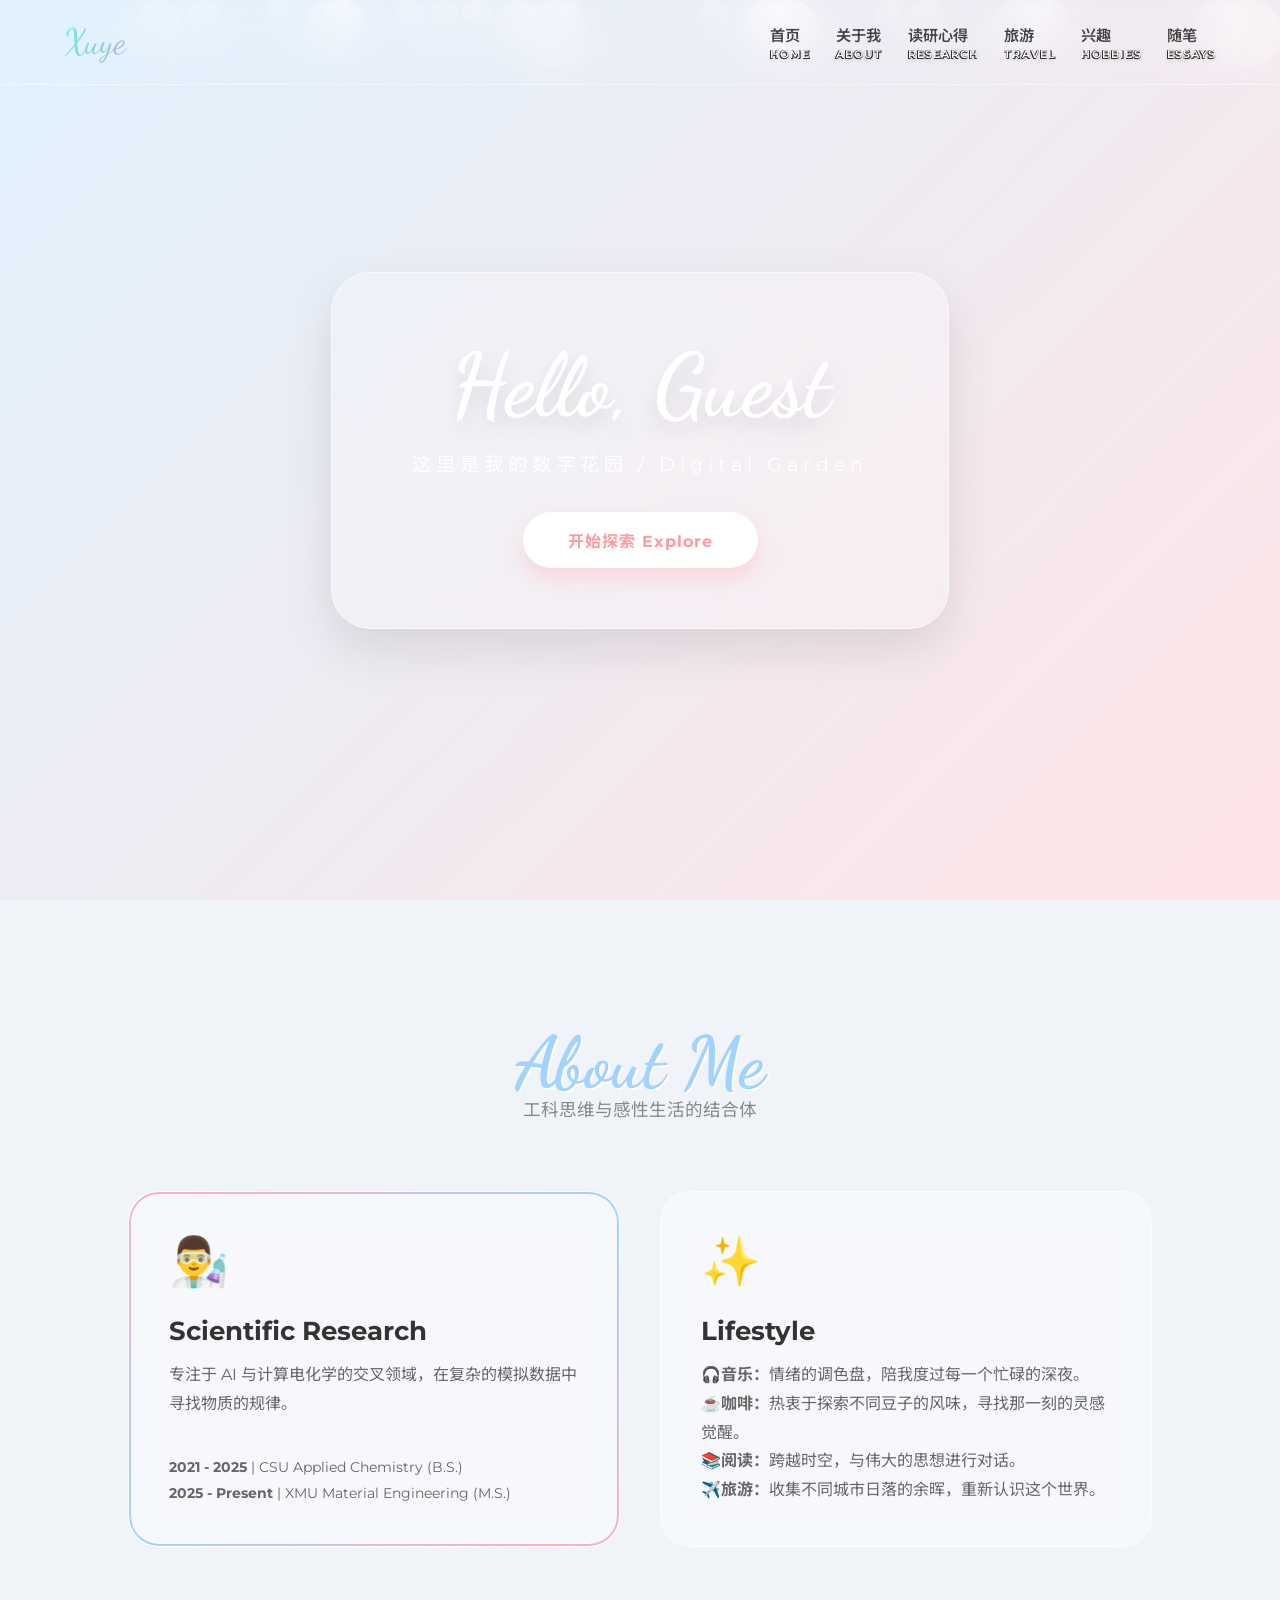
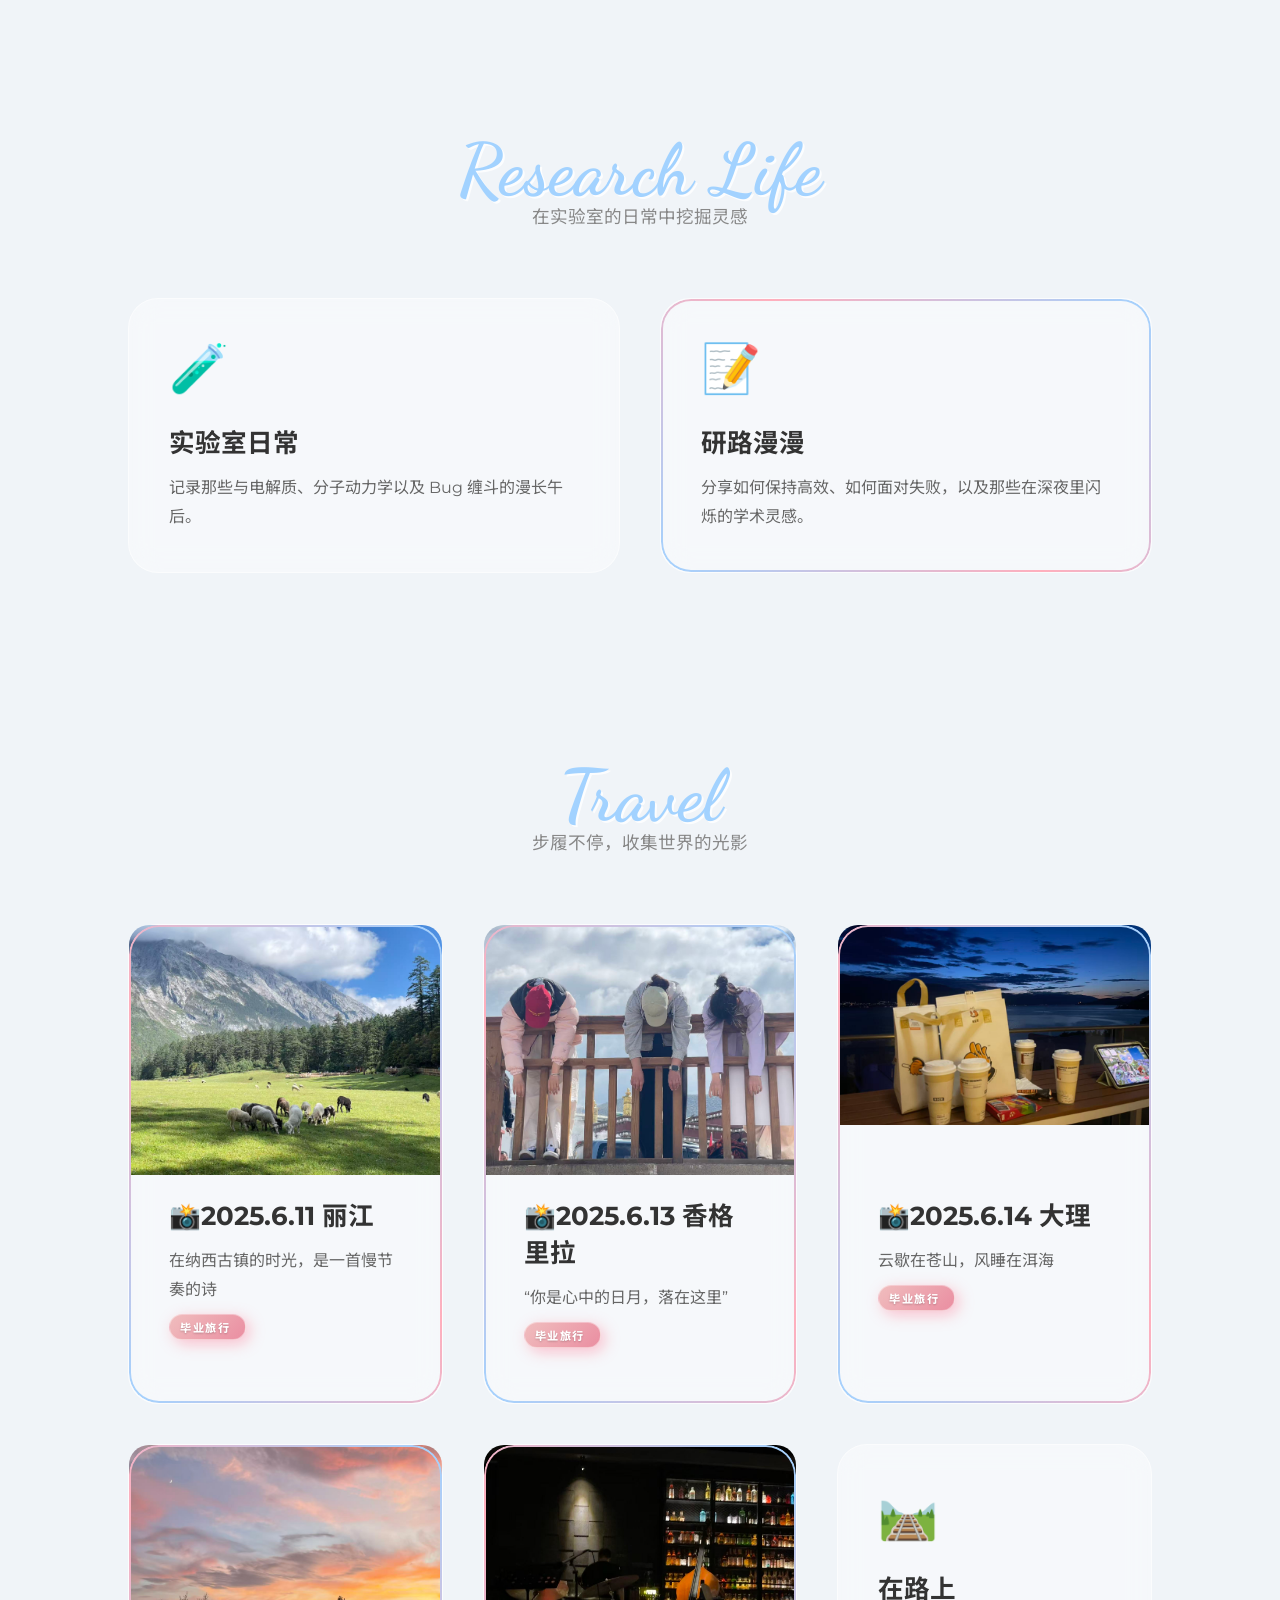
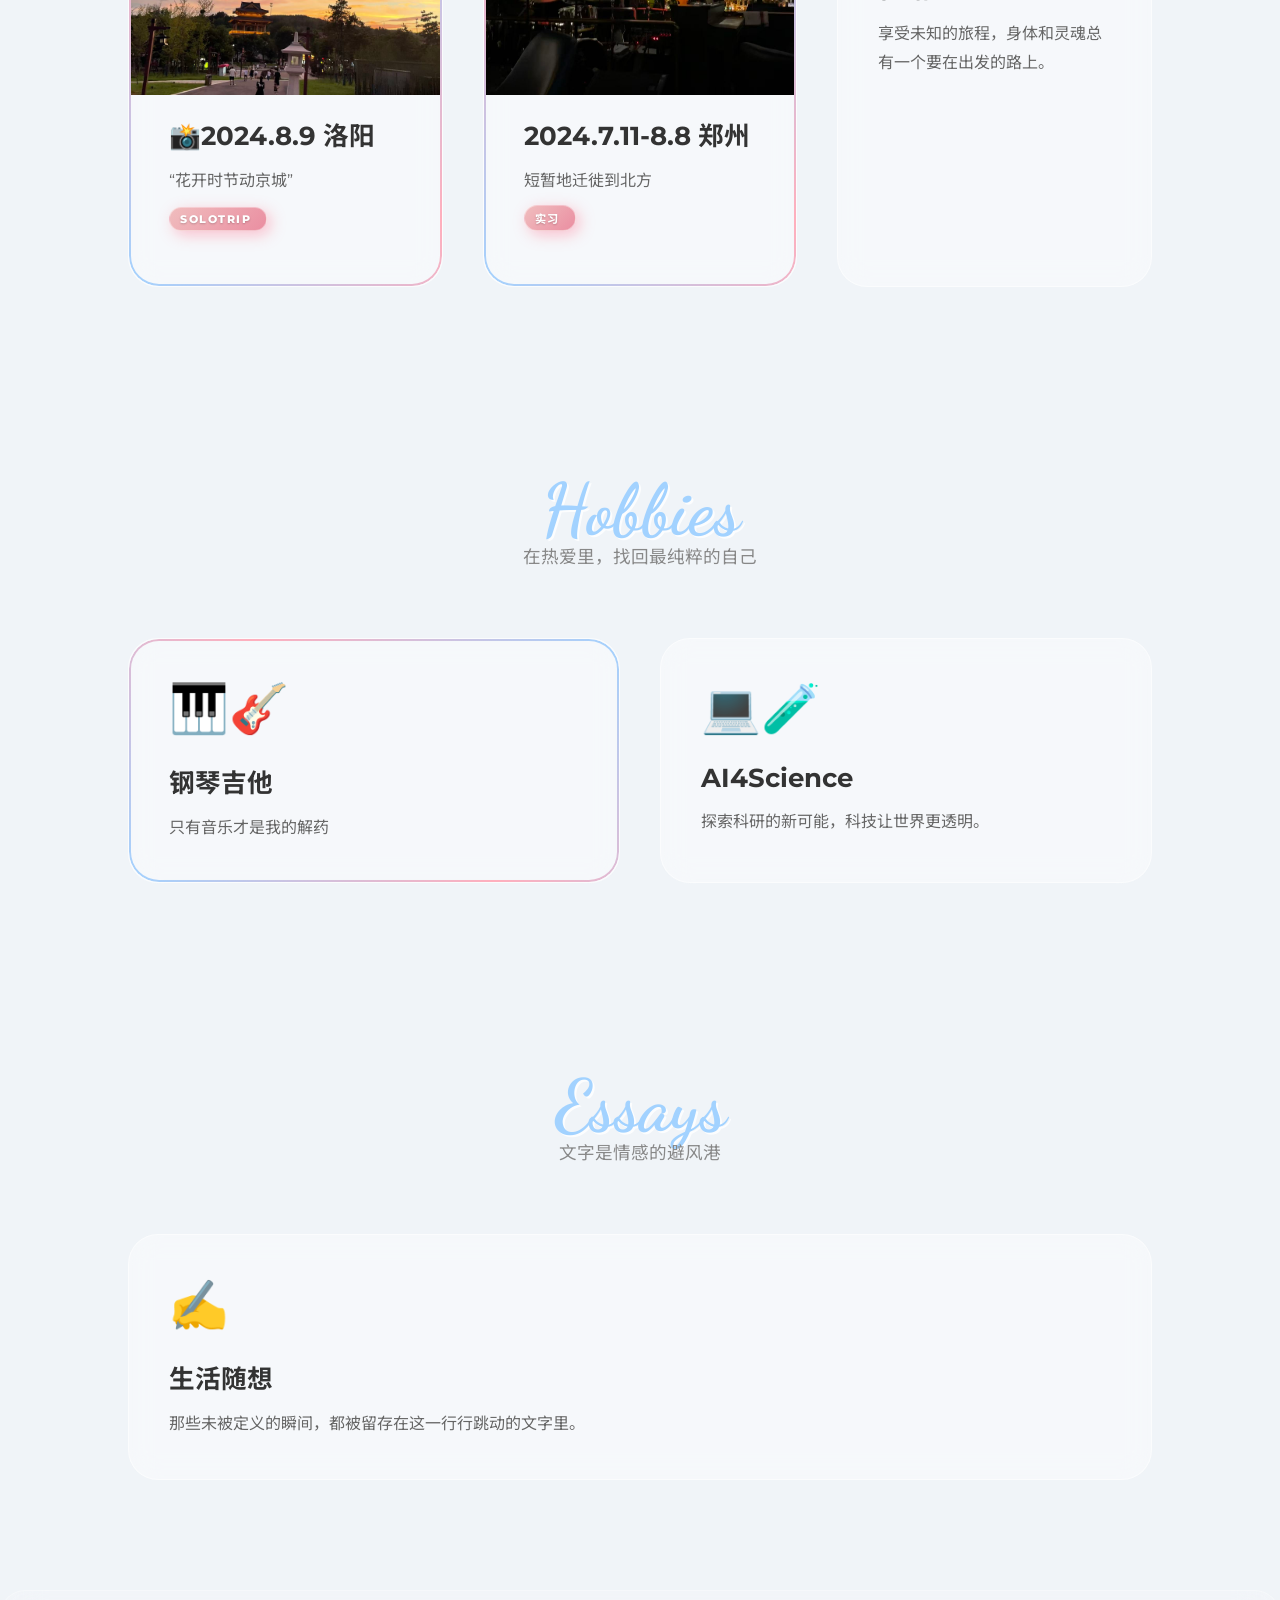
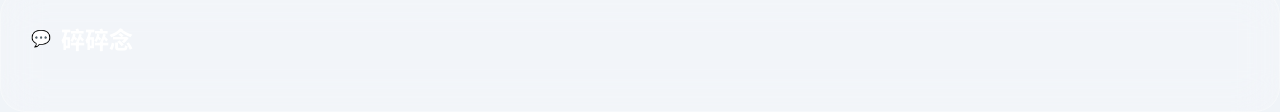
==== index.html @ 2ba42d2e "Add files via upload" ====
<!DOCTYPE html>
<html lang="zh-CN">

<head>
    <meta charset="UTF-8">
    <meta name="viewport" content="width=device-width, initial-scale=1.0">
    <title>Xuye's Digital Garden</title>
    <link rel="stylesheet" href="./css/style.css">
    <link
        href="https://fonts.googleapis.com/css2?family=Dancing+Script:wght@700&family=Noto+Sans+SC:wght@300;500;700&family=Montserrat:wght@400;600&display=swap"
        rel="stylesheet">
    <style>
        :root {
            --sky-blue: #a2d2ff;
            --pale-pink: #ffafbd;
            --glass: rgba(255, 255, 255, 0.25);
            --glass-border: rgba(255, 255, 255, 0.5);
            --neon-blue: #00d2ff;
            --neon-pink: #ff9a9e;
            --nav-en: #ccf3ff;
            /* 加深后的导航英文颜色 */
        }

        * {
            margin: 0;
            padding: 0;
            box-sizing: border-box;
            scroll-behavior: smooth;
        }

        body {
            font-family: 'Montserrat', 'Noto Sans SC', sans-serif;
            background: #f0f4f8;
            overflow-x: hidden;
            color: #333;
        }

        /* --- 背景粒子与视差层 --- */
        .background-container {
            position: fixed;
            top: 0;
            left: 0;
            width: 100%;
            height: 100%;
            background: linear-gradient(135deg, #e0f2fe 0%, #ffe4e6 100%);
            z-index: -2;
        }

        .bubbles {
            position: fixed;
            inset: 0;
            z-index: -1;
            pointer-events: none;
        }

        .bubble {
            position: absolute;
            background: white;
            border-radius: 50%;
            opacity: 0.4;
            animation: float-up 15s infinite ease-in-out;
        }

        @keyframes float-up {
            0% {
                transform: translateY(110vh) scale(0);
                opacity: 0;
            }

            50% {
                opacity: 0.6;
            }

            100% {
                transform: translateY(-10vh) scale(1.5);
                opacity: 0;
            }
        }

        /* --- 导航栏 --- */
        nav {
            position: fixed;
            top: 0;
            width: 100%;
            height: 85px;
            display: flex;
            justify-content: space-between;
            align-items: center;
            padding: 0 5%;
            backdrop-filter: blur(25px);
            -webkit-backdrop-filter: blur(25px);
            border-bottom: 1px solid var(--glass-border);
            z-index: 1000;
        }

        .logo {
            font-family: 'Dancing Script', cursive;
            font-size: 2.2rem;
            background: linear-gradient(to right, #74ebd5, #ACB6E5);
            -webkit-background-clip: text;
            -webkit-text-fill-color: transparent;
        }

        .nav-links {
            display: flex;
            list-style: none;
            gap: 25px;
        }

        .nav-links a {
            text-decoration: none;
            color: #444;
            font-size: 0.95rem;
            font-weight: 600;
            text-align: center;
            transition: 0.3s;
        }

        .nav-links a span {
            display: block;
            font-size: 0.7rem;
            color: #ffffff;
            /* 文字改为纯白 */
            text-transform: uppercase;
            letter-spacing: 1.2px;
            margin-top: 2px;
            /* 核心修改：灰色阴影描边效果 */
            text-shadow:
                -0.5px -0.5px 0 #323131,
                0.5px -0.5px 0 #323131,
                -0.5px 0.5px 0 #323131,
                0.5px 0.5px 0 #323131,
                0px 2px 4px rgba(0, 0, 0, 0.2);
        }

        .nav-links a:hover {
            color: var(--neon-pink);
            transform: translateY(-3px);
        }

        /* --- 首页 Hero (严格复刻 Digital Garden 文字) --- */
        .hero {
            height: 100vh;
            display: flex;
            flex-direction: column;
            justify-content: center;
            align-items: center;
            text-align: center;
            background: url('https://images.unsplash.com/photo-1464822759023-fed622ff2c3b?auto=format&fit=crop&w=1920&q=80') center/cover no-repeat;
            background-attachment: fixed;
        }

        .hero-glass {
            background: var(--glass);
            backdrop-filter: blur(20px);
            padding: 60px 80px;
            border-radius: 40px;
            border: 1px solid var(--glass-border);
            box-shadow: 0 20px 50px rgba(0, 0, 0, 0.1);
        }

        .hero h1 {
            font-family: 'Dancing Script', cursive;
            font-size: 5.5rem;
            color: white;
            text-shadow: 0 10px 20px rgba(0, 0, 0, 0.1);
            margin-bottom: 10px;
        }

        .hero p {
            font-size: 1.2rem;
            color: white;
            letter-spacing: 5px;
            margin-bottom: 35px;
        }

        .btn-fancy {
            padding: 16px 45px;
            background: white;
            color: #ff9a9e;
            text-decoration: none;
            border-radius: 50px;
            font-weight: 700;
            letter-spacing: 1px;
            box-shadow: 0 10px 20px rgba(255, 154, 158, 0.3);
            transition: 0.4s;
            display: inline-block;
        }

        .btn-fancy:hover {
            transform: scale(1.1);
            background: var(--sky-blue);
            color: white;
        }

        /* --- 内容区域 --- */
        .container {
            padding: 120px 10% 60px;
        }

        .section-title {
            text-align: center;
            margin-bottom: 70px;
        }

        .section-title h2 {
            font-family: 'Dancing Script', cursive;
            font-size: 4.5rem;
            color: var(--sky-blue);
            text-shadow: 2px 2px 0px rgba(255, 255, 255, 0.8);
        }

        .section-title p {
            font-size: 1.1rem;
            color: #888;
            margin-top: -10px;
        }

        .card-grid {
            display: grid;
            grid-template-columns: repeat(auto-fit, minmax(300px, 1fr));
            gap: 40px;
        }

        /* 3D 玻璃拟态卡片 */
        .glass-card {
            background: rgba(255, 255, 255, 0.4);
            backdrop-filter: blur(15px);
            border-radius: 30px;
            padding: 40px;
            border: 1px solid var(--glass-border);
            transition: all 0.6s cubic-bezier(0.23, 1, 0.32, 1);
            position: relative;
            cursor: pointer;
            transform-style: preserve-3d;
        }

        .glass-card:hover {
            transform: translateY(-20px) rotateX(10deg) rotateY(10deg);
            background: rgba(255, 255, 255, 0.6);
            box-shadow: 0 30px 60px rgba(0, 0, 0, 0.1);
        }

        /* 荧光描边脉冲 */
        .neon-border::after {
            content: '';
            position: absolute;
            inset: 0;
            border-radius: 30px;
            padding: 2px;
            background: linear-gradient(45deg, var(--sky-blue), var(--pale-pink), var(--sky-blue));
            -webkit-mask: linear-gradient(#fff 0 0) content-box, linear-gradient(#fff 0 0);
            mask-composite: exclude;
            animation: border-glow 4s infinite linear;
        }

        @keyframes border-glow {
            0% {
                filter: hue-rotate(0deg);
            }

            100% {
                filter: hue-rotate(360deg);
            }
        }

        .card-icon {
            font-size: 3rem;
            margin-bottom: 25px;
            display: block;
        }

        .glass-card h3 {
            font-size: 1.6rem;
            margin-bottom: 15px;
            color: #333;
        }

        .glass-card p {
            font-size: 1rem;
            line-height: 1.8;
            color: #666;
        }

        /* 针对手机端的深度优化 */
        @media (max-width: 768px) {

            /* 1. 导航栏优化：减小高度，防止遮挡内容 */
            nav {
                height: 70px;
                padding: 0 15px;
            }

            /* 2. 首页文字大小调整，防止溢出屏幕 */
            .hero h1 {
                font-size: 3rem !important;
            }

            .hero-glass {
                padding: 40px 20px;
                width: 90%;
            }

            /* 3. 核心修复：取消手机端的 3D 旋转效果，防止卡片飞出 */
            .glass-card,
            .flip-card-inner {
                transform: none !important;
                transition: none !important;
            }

            .glass-card:hover {
                transform: translateY(-5px) !important;
                /* 手机端只做微小的上移 */
                box-shadow: 0 10px 20px rgba(0, 0, 0, 0.1);
            }

            /* 核心修复：首页背景图在手机端显示 */
            .hero {
                /* 将背景附件设为 scroll 或 initial 以解决兼容性问题 */
                background-attachment: scroll !important;
                /* 确保图片能盖满容器 */
                background-size: cover !important;
                background-position: center center !important;
                /* 增加最小高度确保手机端显示完整 */
                min-height: 100vh;
            }

            /* 同时也修复全局背景的 fixed 问题 */
            .background-container {
                background-attachment: scroll !important;
            }

            /* 4. 高度自适应：允许卡片根据文字多少自动变长 */
            .glass-card,
            .flip-card {
                height: auto !important;
                min-height: 200px;
                padding: 30px 20px !important;
            }

            /* 5. 网格调整：确保手机上一行只有一个卡片 */
            .card-grid,
            .about-grid {
                grid-template-columns: 1fr !important;
                gap: 20px;
            }
        }
    </style>
</head>

<body>

    <div class="background-container"></div>
    <div class="bubbles" id="bubble-container"></div>

    <nav>
        <div class="logo">Xuye</div>
        <ul class="nav-links">
            <li><a href="#home">首页<span>Home</span></a></li>
            <li><a href="#about">关于我<span>About</span></a></li>
            <li><a href="#grad">读研心得<span>Research</span></a></li>
            <li><a href="#travel">旅游<span>Travel</span></a></li>
            <li><a href="#hobbies">兴趣<span>Hobbies</span></a></li>
            <li><a href="#essays">随笔<span>Essays</span></a></li>
        </ul>
    </nav>

    <section id="home" class="hero">
        <div class="hero-glass">
            <h1>Hello, Guest</h1>
            <p>这里是我的数字花园 / Digital Garden</p>
            <a href="#about" class="btn-fancy">开始探索 Explore</a>
        </div>
    </section>

    <section id="about" class="container">
        <div class="section-title">
            <h2>About Me</h2>
            <p>工科思维与感性生活的结合体</p>
        </div>

        <div class="card-grid">
            <div class="glass-card neon-border">
                <span class="card-icon">👨‍🔬</span>
                <h3>Scientific Research</h3>
                <p>专注于 AI 与计算电化学的交叉领域，在复杂的模拟数据中寻找物质的规律。</p>

                <div style="margin-top: 20px; padding-top: 15px; border-top: 1px solid rgba(255,255,255,0.3);">
                    <p style="font-size: 0.9rem; line-height: 1.8;">
                        <strong>2021 - 2025</strong> | CSU Applied Chemistry (B.S.)<br>
                        <strong>2025 - Present</strong> | XMU Material Engineering (M.S.)
                    </p>
                </div>
            </div>

            <div class="glass-card">
                <span class="card-icon">✨</span>
                <h3>Lifestyle</h3>
                <p><strong>🎧音乐：</strong>情绪的调色盘，陪我度过每一个忙碌的深夜。<br>
                    <strong>☕咖啡：</strong>热衷于探索不同豆子的风味，寻找那一刻的灵感觉醒。<br>
                    <strong>📚阅读：</strong>跨越时空，与伟大的思想进行对话。<br>
                    <strong>✈️旅游：</strong>收集不同城市日落的余晖，重新认识这个世界。
                </p>
            </div>
        </div>
    </section>

    <section id="grad" class="container">
        <div class="section-title">
            <h2>Research Life</h2>
            <p>在实验室的日常中挖掘灵感</p>
        </div>
        <div class="card-grid">
            <div class="glass-card">
                <span class="card-icon">🧪</span>
                <h3>实验室日常</h3>
                <p>记录那些与电解质、分子动力学以及 Bug 缠斗的漫长午后。</p>
            </div>
            <div class="glass-card neon-border">
                <span class="card-icon">📝</span>
                <h3>研路漫漫</h3>
                <p>分享如何保持高效、如何面对失败，以及那些在深夜里闪烁的学术灵感。</p>
            </div>
        </div>
    </section>

    <section id="travel" class="container">
        <div class="section-title">
            <h2>Travel</h2>
            <p>步履不停，收集世界的光影</p>
        </div>
        <div class="card-grid">

            <a href="pages/lijiang/lijiang.html" class="glass-card neon-border"
                style="text-decoration: none; display: block; color: inherit;">
                <div id="lijiang" class="card-image-wrapper">
                    <img src="pages/lijiang/lijiang-5.jpg">
                </div>
                <div class="card-content" style="position: relative; padding-bottom: 50px;">
                    <h3>📸2025.6.11 丽江</h3>
                    <p>在纳西古镇的时光，是一首慢节奏的诗</p>
                    <span class="category-tag">毕业旅行</span>
                </div>
            </a>

            <a href="pages/xianggelila/xianggelila.html" class="glass-card neon-border"
                style="text-decoration: none; display: block; color: inherit;">
                <div id="xianggelila" class="card-image-wrapper">
                    <img src="pages/xianggelila/cover.jpg">
                </div>
                <div class="card-content" style="position: relative; padding-bottom: 50px;">
                    <h3>📸2025.6.13 香格里拉</h3>
                    <p>“你是心中的日月，落在这里”</p>
                    <span class="category-tag">毕业旅行</span>
                </div>
            </a>

            <a href="pages/dali/dali.html" class="glass-card neon-border"
                style="text-decoration: none; display: block; color: inherit;">
                <div id="dali" class="card-image-wrapper" style="position: relative; padding-bottom: 50px;">
                    <img src="pages/dali/cover.jpg">
                </div>
                <div class="card-content">
                    <h3>📸2025.6.14 大理</h3>
                    <p>云歇在苍山，风睡在洱海</p>
                    <span class="category-tag">毕业旅行</span>
                </div>
            </a>

            <a href="pages/luoyang/luoyang.html" class="glass-card neon-border"
                style="text-decoration: none; display: block; color: inherit;">
                <div id="dali" class="card-image-wrapper">
                    <img src="pages/luoyang/cover.jpg">
                </div>
                <div class="card-content" style="position: relative; padding-bottom: 50px;">
                    <h3>📸2024.8.9 洛阳</h3>
                    <p>“花开时节动京城”</p>
                    <span class="category-tag">solotrip</span>
                </div>
            </a>

            <a href="pages/zhengzhou/zhengzhou.html" class="glass-card neon-border"
                style="text-decoration: none; display: block; color: inherit;">
                <div id="dali" class="card-image-wrapper">
                    <img src="pages/zhengzhou/cover.jpg">
                </div>
                <div class="card-content" style="position: relative; padding-bottom: 50px;">
                    <h3>2024.7.11-8.8 郑州</h3>
                    <p>短暂地迁徙到北方</p>
                    <span class="category-tag">实习</span>
                </div>
            </a>

            <div class="glass-card">
                <span class="card-icon">🛤️</span>
                <h3>在路上</h3>
                <p>享受未知的旅程，身体和灵魂总有一个要在出发的路上。</p>
            </div>
        </div>
    </section>

    <section id="hobbies" class="container">
        <div class="section-title">
            <h2>Hobbies</h2>
            <p>在热爱里，找回最纯粹的自己</p>
        </div>
        <div class="card-grid">
            <div class="glass-card neon-border">
                <span class="card-icon">🎹🎸</span>
                <h3>钢琴吉他</h3>
                <p>只有音乐才是我的解药</p>
            </div>
            <div class="glass-card">
                <span class="card-icon">💻🧪</span>
                <h3>AI4Science</h3>
                <p>探索科研的新可能，科技让世界更透明。</p>
            </div>
        </div>
    </section>

    <section id="essays" class="container">
        <div class="section-title">
            <h2>Essays</h2>
            <p>文字是情感的避风港</p>
        </div>
        <div class="card-grid">
            <div class="glass-card">
                <span class="card-icon">✍️</span>
                <h3>生活随想</h3>
                <p>那些未被定义的瞬间，都被留存在这一行行跳动的文字里。</p>
            </div>
        </div>
    </section>

    <script>
        // 粒子背景逻辑
        const container = document.getElementById('bubble-container');
        for (let i = 0; i < 25; i++) {
            const bubble = document.createElement('div');
            bubble.className = 'bubble';
            const size = Math.random() * 50 + 20 + 'px';
            bubble.style.width = size; bubble.style.height = size;
            bubble.style.left = Math.random() * 100 + 'vw';
            bubble.style.animationDuration = Math.random() * 8 + 10 + 's';
            bubble.style.animationDelay = Math.random() * 5 + 's';
            container.appendChild(bubble);
        }

        // 3D 倾斜动效逻辑
        document.querySelectorAll('.glass-card').forEach(card => {
            card.addEventListener('mousemove', e => {
                let rect = card.getBoundingClientRect();
                let x = e.clientX - rect.left, y = e.clientY - rect.top;
                let centerX = rect.width / 2, centerY = rect.height / 2;
                let rotateX = (y - centerY) / 10, rotateY = (centerX - x) / 10;
                card.style.transform = `perspective(1000px) translateY(-10px) rotateX(${rotateX}deg) rotateY(${rotateY}deg)`;
            });
            card.addEventListener('mouseleave', () => {
                card.style.transform = `perspective(1000px) translateY(0) rotateX(0) rotateY(0)`;
            });
        });
    </script>
    <script src="https://cdn.staticfile.org/twikoo/1.6.32/twikoo.all.min.js"></script>

    <div id="garden-comment-section">
        <div class="comment-header">
            <span class="comment-icon">💬</span>
            <h3>碎碎念</h3>
        </div>
        <div id="tcomment"></div>
    </div>

    <style>
        /* 使用最高层级的 ID 选择器，确保样式不外溢也不被覆盖 */
        #garden-comment-section {
            margin-top: 50px;
            padding: 30px;
            background: rgba(255, 255, 255, 0.15) !important;
            backdrop-filter: blur(20px) !important;
            -webkit-backdrop-filter: blur(20px) !important;
            border: 1px solid rgba(255, 255, 255, 0.3) !important;
            border-radius: 25px !important;
            position: relative !important;
            /* 关键：彻底关掉 3D，防止点击穿透 */
            transform: none !important;
            transform-style: flat !important;
            perspective: none !important;
            z-index: 999 !important;
        }

        #garden-comment-section .comment-header {
            display: flex;
            align-items: center;
            gap: 10px;
            margin-bottom: 25px;
        }

        #garden-comment-section h3 {
            color: white !important;
            margin: 0;
            font-size: 1.5rem;
        }

        /* --- Twikoo 内部元素强制重置 --- */

        /* 1. 强制所有输入框可点、文字可见 */
        #tcomment .tk-input,
        #tcomment .tk-nick,
        #tcomment .tk-mail,
        #tcomment .tk-link {
            background: rgba(255, 255, 255, 0.1) !important;
            border: 1px solid rgba(255, 255, 255, 0.2) !important;
            color: white !important;
            pointer-events: auto !important;
            cursor: text !important;
        }

        /* 2. 昵称、邮箱、网址的标题文字颜色 */
        #tcomment .tk-meta-input .tk-input-label {
            color: rgba(255, 255, 255, 0.8) !important;
        }

        /* 3. 解决“发送”按钮和所有交互按钮 */
        #tcomment .tk-submit,
        #tcomment .tk-send,
        #tcomment .tk-btn,
        #tcomment .tk-preview {
            background-color: #ff9a9e !important;
            /* 你的霓虹粉 */
            color: white !important;
            cursor: pointer !important;
            pointer-events: auto !important;
            border: none !important;
            border-radius: 12px !important;
            transition: transform 0.2s;
        }

        #tcomment .tk-send:hover {
            transform: scale(1.05);
        }

        /* 4. 底部状态文字（“没有评论”等） */
        #tcomment .tk-comments-count,
        #tcomment .tk-no-comment {
            color: rgba(255, 255, 255, 0.6) !important;
            text-align: center;
        }

        /* 5. 修复由于 3D 导致的点击判定偏移 */
        #tcomment * {
            transform: none !important;
            pointer-events: auto !important;
        }
    </style>

    <script>
        twikoo.init({
            envId: 'https://你的项目名.vercel.app', // 👈 记得换成你自己的真实域名
            el: '#tcomment',
            onCommentLoaded: function () {
                console.log('留言板已点亮');
                // 再次兜底检查：确保点击权限
                document.querySelector('#tcomment').style.pointerEvents = 'auto';
            }
        })
    </script>
</body>

</html>
---- css/style.css ----
:root {
            --sky-blue: #a2d2ff;
            --pale-pink: #ffafbd;
            --glass: rgba(255, 255, 255, 0.25);
            --glass-border: rgba(255, 255, 255, 0.5);
            --neon-blue: #00d2ff;
            --neon-pink: #ff9a9e;
            --nav-en: #ccf3ff; /* 加深后的导航英文颜色 */
        }

        * { margin: 0; padding: 0; box-sizing: border-box; scroll-behavior: smooth; }
        body {
            font-family: 'Montserrat', 'Noto Sans SC', sans-serif;
            background: #f0f4f8;
            overflow-x: hidden;
            color: #333;
        }

        /* --- 背景粒子与视差层 --- */
        .background-container {
            position: fixed;
            top: 0; left: 0; width: 100%; height: 100%;
            background: linear-gradient(135deg, #e0f2fe 0%, #ffe4e6 100%);
            z-index: -2;
        }
        .bubbles {
            position: fixed; inset: 0; z-index: -1; pointer-events: none;
        }
        .bubble {
            position: absolute; background: white; border-radius: 50%; opacity: 0.4;
            animation: float-up 15s infinite ease-in-out;
        }
        @keyframes float-up {
            0% { transform: translateY(110vh) scale(0); opacity: 0; }
            50% { opacity: 0.6; }
            100% { transform: translateY(-10vh) scale(1.5); opacity: 0; }
        }

        /* --- 导航栏 --- */
        nav {
            position: fixed; top: 0; width: 100%; height: 85px;
            display: flex; justify-content: space-between; align-items: center;
            padding: 0 5%; backdrop-filter: blur(25px); -webkit-backdrop-filter: blur(25px);
            border-bottom: 1px solid var(--glass-border); z-index: 1000;
        }
        .logo {
            font-family: 'Dancing Script', cursive; font-size: 2.2rem;
            background: linear-gradient(to right, #74ebd5, #ACB6E5);
            -webkit-background-clip: text; -webkit-text-fill-color: transparent;
        }
        .nav-links { display: flex; list-style: none; gap: 25px; }
        .nav-links a {
            text-decoration: none; color: #444; font-size: 0.95rem; font-weight: 600;
            text-align: center; transition: 0.3s;
        }
        .nav-links a span { 
           display: block; 
           font-size: 0.7rem; 
           color: #ffffff;          /* 文字改为纯白 */
           text-transform: uppercase; 
           letter-spacing: 1.2px;
           margin-top: 2px;
    /* 核心修改：灰色阴影描边效果 */
           text-shadow: 
            -0.5px -0.5px 0 #323131,  
             0.5px -0.5px 0 #323131,
            -0.5px  0.5px 0 #323131,
             0.5px  0.5px 0 #323131,
             0px 2px 4px rgba(0,0,0,0.2);
        }
        .nav-links a:hover { color: var(--neon-pink); transform: translateY(-3px); }

        /* --- 首页 Hero (严格复刻 Digital Garden 文字) --- */
        .hero {
            height: 100vh; display: flex; flex-direction: column;
            justify-content: center; align-items: center; text-align: center;
            background: url('https://images.unsplash.com/photo-1464822759023-fed622ff2c3b?auto=format&fit=crop&w=1920&q=80') center/cover no-repeat;
            background-attachment: fixed;
        }
        .hero-glass {
            background: var(--glass); backdrop-filter: blur(20px);
            padding: 60px 80px; border-radius: 40px; border: 1px solid var(--glass-border);
            box-shadow: 0 20px 50px rgba(0,0,0,0.1);
        }
        .hero h1 {
            font-family: 'Dancing Script', cursive; font-size: 5.5rem;
            color: white; text-shadow: 0 10px 20px rgba(0,0,0,0.1); margin-bottom: 10px;
        }
        .hero p { font-size: 1.2rem; color: white; letter-spacing: 5px; margin-bottom: 35px; }
        
        .btn-fancy {
            padding: 16px 45px; background: white; color: #ff9a9e;
            text-decoration: none; border-radius: 50px; font-weight: 700;
            letter-spacing: 1px; box-shadow: 0 10px 20px rgba(255,154,158,0.3);
            transition: 0.4s; display: inline-block;
        }
        .btn-fancy:hover { transform: scale(1.1); background: var(--sky-blue); color: white; }

        /* --- 内容区域 --- */
        .container { padding: 120px 10% 60px; }
        .section-title { text-align: center; margin-bottom: 70px; }
        .section-title h2 {
            font-family: 'Dancing Script', cursive; font-size: 4.5rem;
            color: var(--sky-blue); text-shadow: 2px 2px 0px rgba(255,255,255,0.8);
        }
        .section-title p { font-size: 1.1rem; color: #888; margin-top: -10px; }

         /* --- 1. 卡片网格布局 --- */
        .card-grid { 
            display: grid; 
            grid-template-columns: repeat(auto-fit, minmax(300px, 1fr)); 
            align-items: stretch; /* 确保同一行的卡片高度强制拉伸至一致 */
            gap: 40px; 
        }

        /* --- 2. 3D 玻璃拟态卡片 (整合对齐逻辑) --- */
        .glass-card {
            background: rgba(255, 255, 255, 0.4); 
            backdrop-filter: blur(15px);
            -webkit-backdrop-filter: blur(15px);
            border-radius: 30px; 
            padding: 40px; 
            border: 1px solid var(--glass-border);
            transition: all 0.6s cubic-bezier(0.23, 1, 0.32, 1); 
            position: relative;
            cursor: pointer; 
            transform-style: preserve-3d;

            /* 新增：让卡片内部变为垂直盒子，强制撑开空间 */
            display: flex;
            flex-direction: column;
            height: 100%; 
        }

        /* --- 3. 悬停效果 --- */
        .glass-card:hover {
            transform: translateY(-20px) rotateX(10deg) rotateY(10deg);
            background: rgba(255, 255, 255, 0.6); 
            box-shadow: 0 30px 60px rgba(0,0,0,0.1);
        }

        /* --- 4. 关键：确保内容区撑满剩余高度 --- */
        /* 如果你的 HTML 结构里有 .card-content，请务必加上这一行 */
        .card-content {
            flex-grow: 1;      /* 无论文字多还是少，都把空间占满 */
            display: flex;
            flex-direction: column;
            justify-content: flex-start;
            position: relative;
            padding-bottom: 50px; /* 为左下角的标签预留固定高度 */
        }

        /* 荧光描边脉冲 */
        .neon-border::after {
            content: ''; position: absolute; inset: 0; border-radius: 30px; padding: 2px;
            background: linear-gradient(45deg, var(--sky-blue), var(--pale-pink), var(--sky-blue));
            -webkit-mask: linear-gradient(#fff 0 0) content-box, linear-gradient(#fff 0 0);
            mask-composite: exclude; animation: border-glow 4s infinite linear;
        }
        @keyframes border-glow { 0% { filter: hue-rotate(0deg); } 100% { filter: hue-rotate(360deg); } }

        .card-icon { font-size: 3rem; margin-bottom: 25px; display: block; }
        .glass-card h3 { font-size: 1.6rem; margin-bottom: 15px; color: #333; }
        .glass-card p { font-size: 1rem; line-height: 1.8; color: #666; }

        /* 针对手机端的深度优化 */
        @media (max-width: 768px) {
            /* 1. 导航栏优化：减小高度，防止遮挡内容 */
            nav {
                height: 70px;
                padding: 0 15px;
            }
    
            /* 2. 首页文字大小调整，防止溢出屏幕 */
            .hero h1 {
                font-size: 3rem !important;
            }
            .hero-glass {
                padding: 40px 20px;
                width: 90%;
            }

            /* 3. 核心修复：取消手机端的 3D 旋转效果，防止卡片飞出 */
            .glass-card, .flip-card-inner {
                transform: none !important;
                transition: none !important;
            }
    
            .glass-card:hover {
                transform: translateY(-5px) !important; /* 手机端只做微小的上移 */
                box-shadow: 0 10px 20px rgba(0,0,0,0.1);
            }

            /* 核心修复：首页背景图在手机端显示 */
            .hero {
                /* 将背景附件设为 scroll 或 initial 以解决兼容性问题 */
               background-attachment: scroll !important; 
                /* 确保图片能盖满容器 */
               background-size: cover !important;
               background-position: center center !important;
               /* 增加最小高度确保手机端显示完整 */
               min-height: 100vh; 
           }

           /* 同时也修复全局背景的 fixed 问题 */
          .background-container {
               background-attachment: scroll !important;
           }
            
            /* 4. 高度自适应：允许卡片根据文字多少自动变长 */
            .glass-card, .flip-card {
                height: auto !important;
                min-height: 200px;
                padding: 30px 20px !important;
            }

            /* 5. 网格调整：确保手机上一行只有一个卡片 */
            .card-grid, .about-grid {
                grid-template-columns: 1fr !important;
                gap: 20px;
            }
            /* 放在 css/style.css 中 */
            .gallery-grid {
                display: grid;
                grid-template-columns: repeat(auto-fill, minmax(200px, 1fr));
                gap: 15px;
                padding: 20px;
            }
        }
            /* 修正后的画廊样式 */
           /* 放在 style.css 中 */
        /* --- 放在 style.css 文件中 --- */

        .photo-gallery {
            display: grid;
            /* repeat(4, 1fr) 代表强制分成 4 等份的列 */
            grid-template-columns: repeat(4, 1fr); 
            gap: 20px;
            margin-top: 30px;
        }

        .gallery-item {
            width: 100%;
            /* 移除固定的高度，让图片根据宽度自动伸缩，保持原始长宽比 */
            height: auto; 
            border-radius: 20px;
            /* 去掉 overflow: hidden，确保下方文字不会被切掉 */
            overflow: visible; 
        }

        .gallery-item img {
            width: 100%;
            height: auto; /* 自动适应原始比例 */
            display: block;
            border-radius: 20px; /* 让图片本身也有圆角 */
            transition: transform 0.4s ease;
        }

        /* 增加图片悬停放大效果 */
        .gallery-item:hover img {
            transform: scale(1.05);
        }

        /* 确保图片描述文字显示出来 */
        .caption {
            margin-top: 10px;
            text-align: center;
            font-size: 0.9rem;
            color: #555;
        }
        /* 图片容器：调整高度为 250px 或更大，让图片更显眼 */
        .card-image-wrapper {
            width: calc(100% + 80px); /* 负边距让图片左右撑满卡片边缘 */
            margin: -40px -40px 20px -40px; /* 向上和左右撑开，填满卡片顶部 */
            height: 250px; /* 增大这个高度值 */
            overflow: hidden;
            border-radius: 20px 20px 0 0; /* 顶部圆角，底部变直 */
        }

        .card-image-wrapper img {
            width: 100%;
            height: 100%;
            object-fit: cover;
            transition: transform 0.5s ease;
        }
        /* 标签的基础样式 */
        .category-tag {
            position: absolute;
            /* --- 位置调整：更靠下，彻底贴左 --- */
            left: 0;                
            bottom: 15px;           /* 从 25px 调到 12px，位置明显下移 */

            /* --- 形状设计：左平右圆的书签感 --- */
            padding: 4px 15px 4px 10px; 
            border-radius: 20px 20px 20px 20px; /* 20px 是大圆角 */

            /* --- 视觉风格：更鲜艳的渐变粉 --- */
            /* 修正了原本 #ffc9c9 颜色太淡的问题，改为鲜艳渐变 */
            background: linear-gradient(135deg, #f0bdbe 0%, #ea8ea1 100%);
            color: white;
            font-size: 0.7rem;
            font-weight: 800;       /* 加粗字体 */
            letter-spacing: 1.5px;  /* 增加字间距，更具设计感 */
            text-transform: uppercase;

            /* --- 玻璃感与光影沉淀 --- */
            backdrop-filter: blur(10px);
            -webkit-backdrop-filter: blur(10px);
            border: 1px solid rgba(255, 255, 255, 0.4);
            /* 强化阴影，让它像在发光 */
            box-shadow: 4px 4px 15px rgba(255, 106, 136, 0.4);

            z-index: 10;
            pointer-events: none;
            text-shadow: 0 1px 2px rgba(0,0,0,0.2);

            /* --- 引入更平滑的漂浮动画 --- */
            animation: tag-float 3s infinite ease-in-out;
        }

        /* 对应的平滑漂浮动画，比单纯的脉冲更高级 */
        @keyframes tag-float {
            0%, 100% { transform: translateX(0); }
            50% { transform: translateX(5px); } /* 轻轻向右探出，增加灵动感 */
        }

        /* 针对不同类别的分类颜色（可选，建议保持鲜艳） */
        .category-tag.graduation {
            background: linear-gradient(135deg, #a2d2ff 0%, #6eb5ff 100%);
            box-shadow: 4px 4px 15px rgba(110, 181, 255, 0.4);
        }
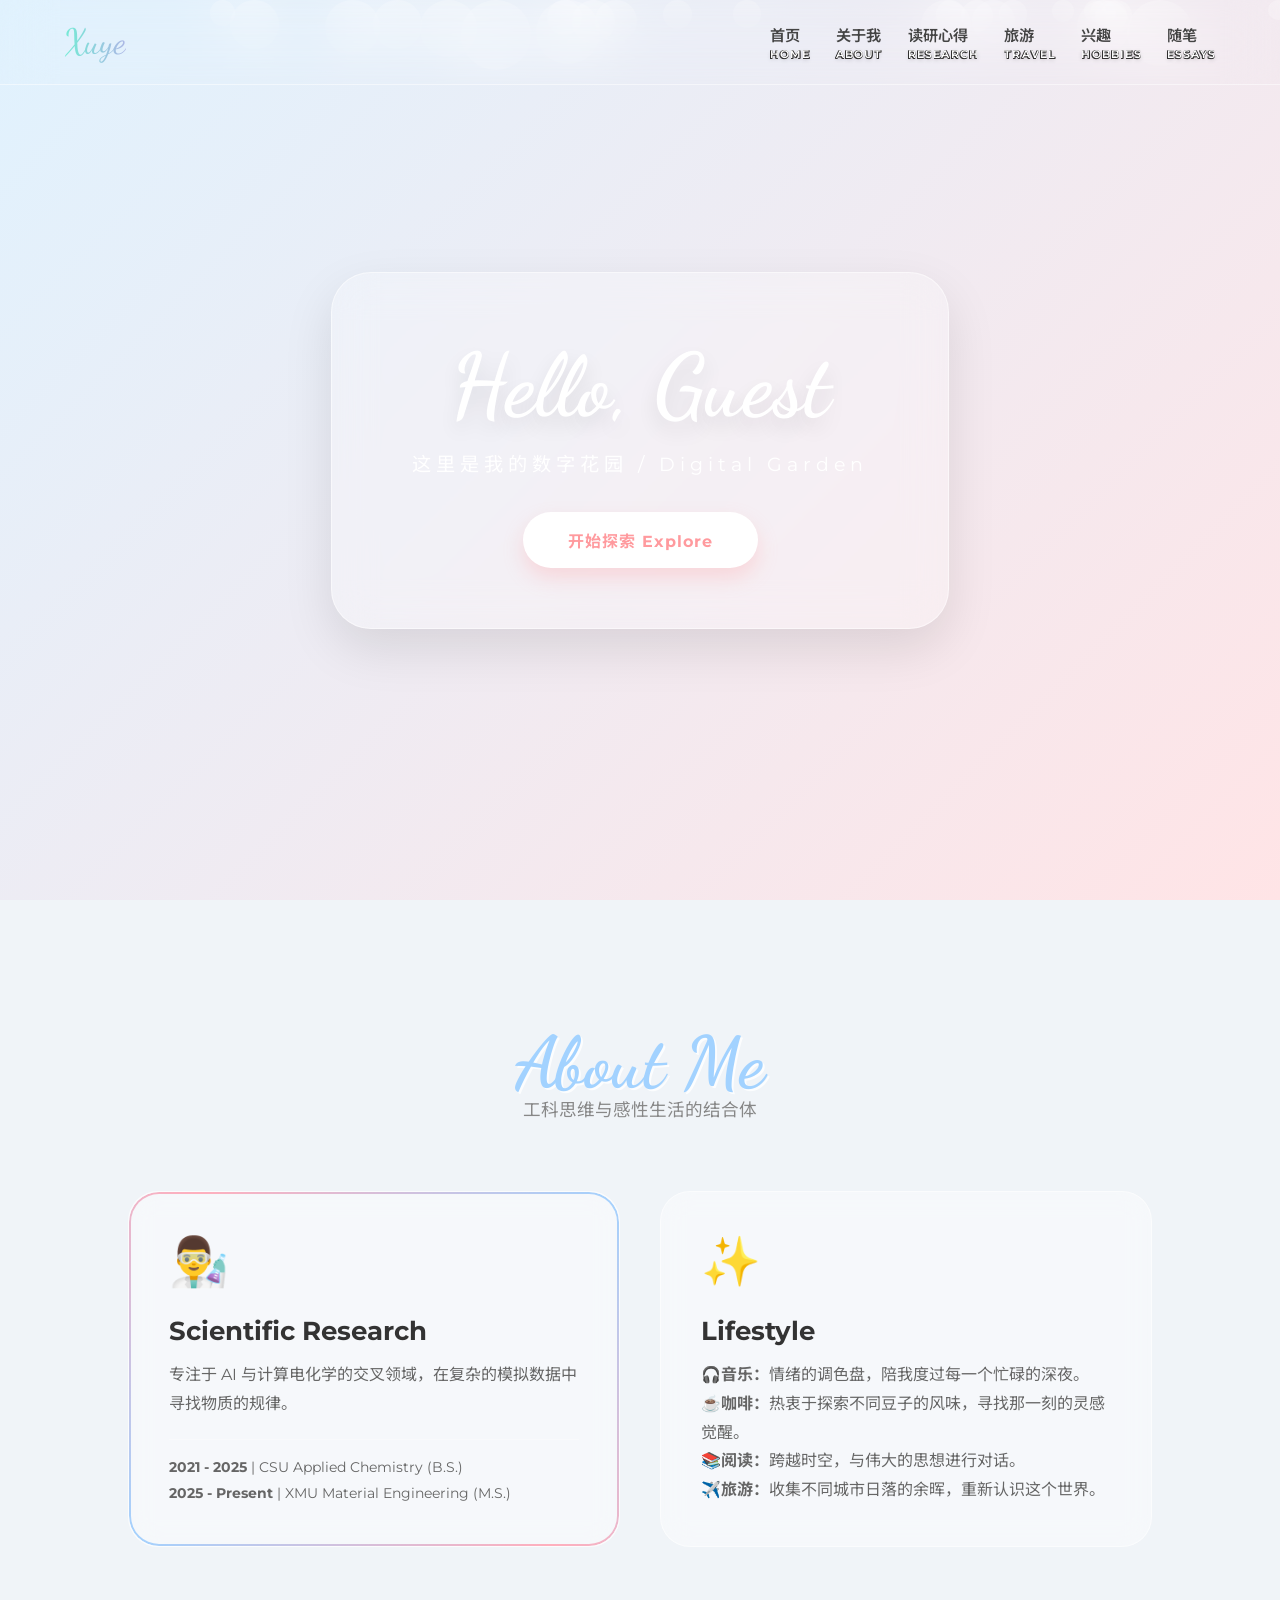
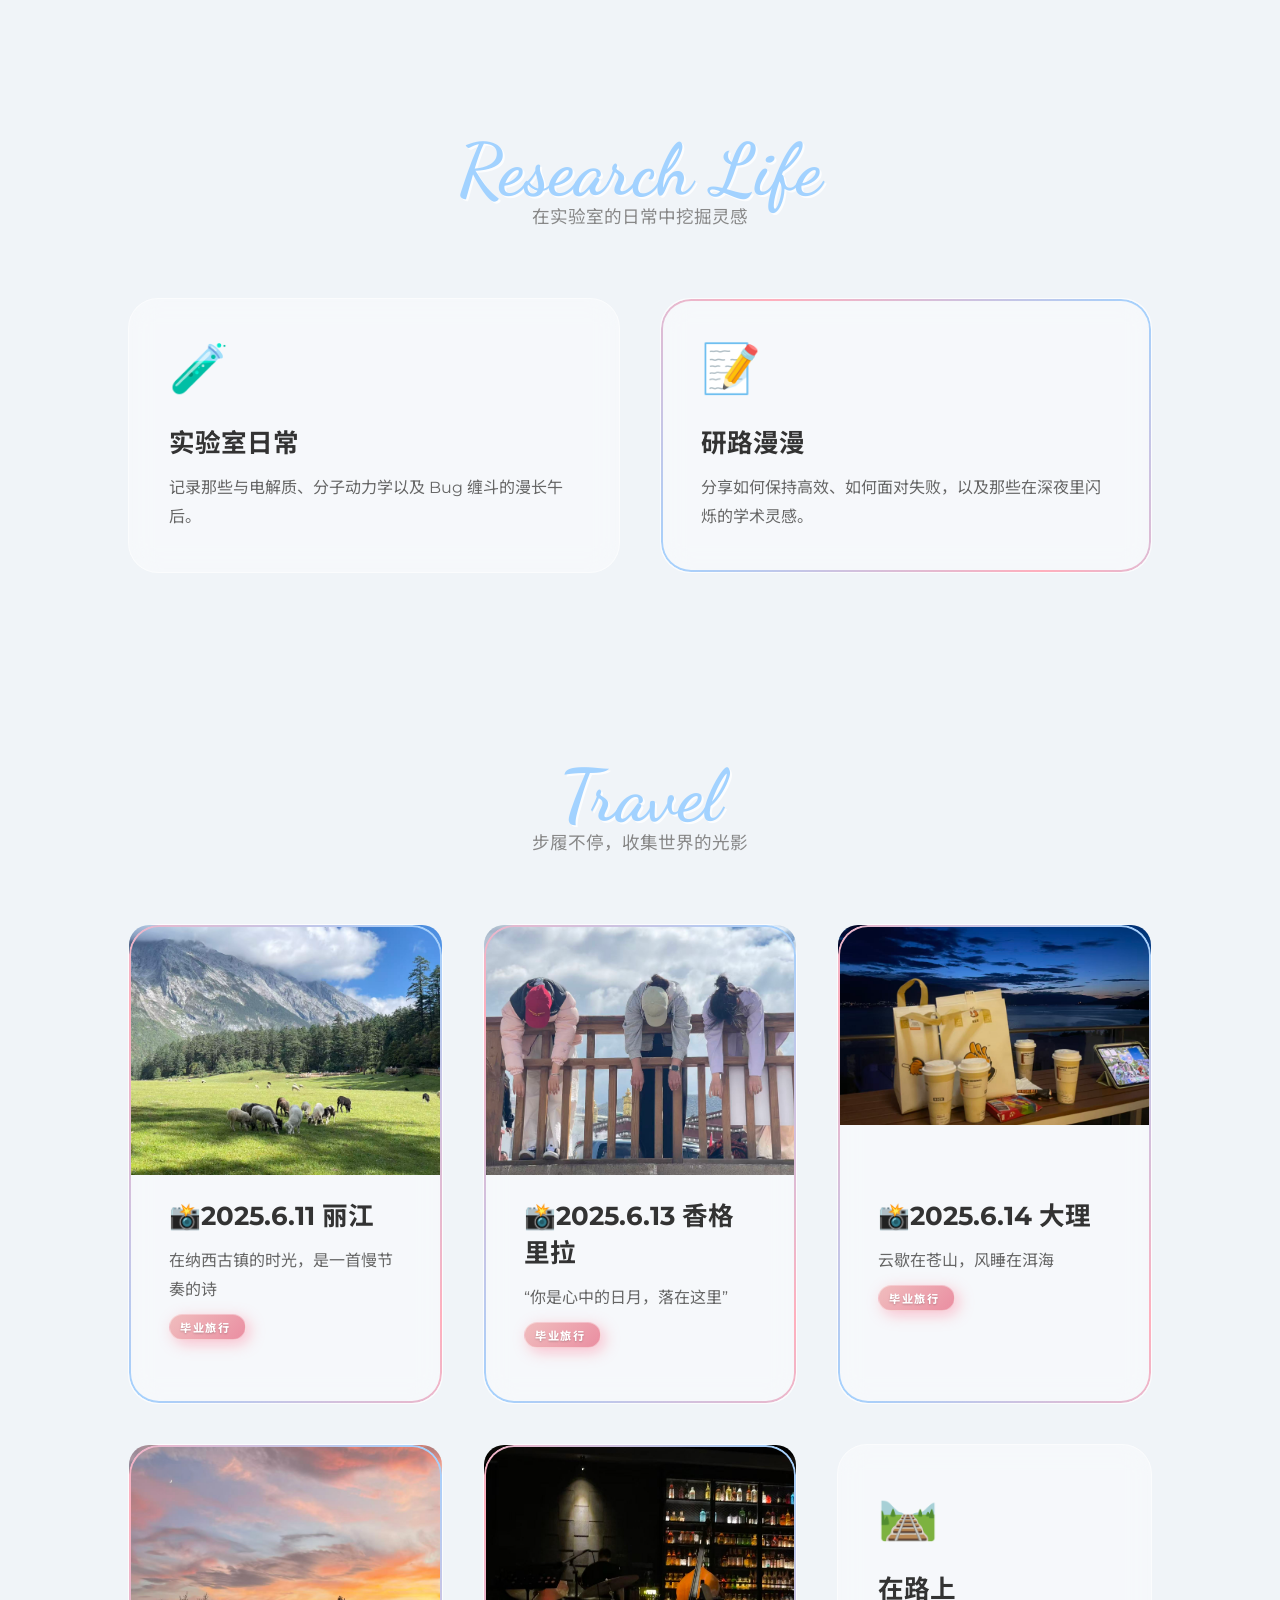
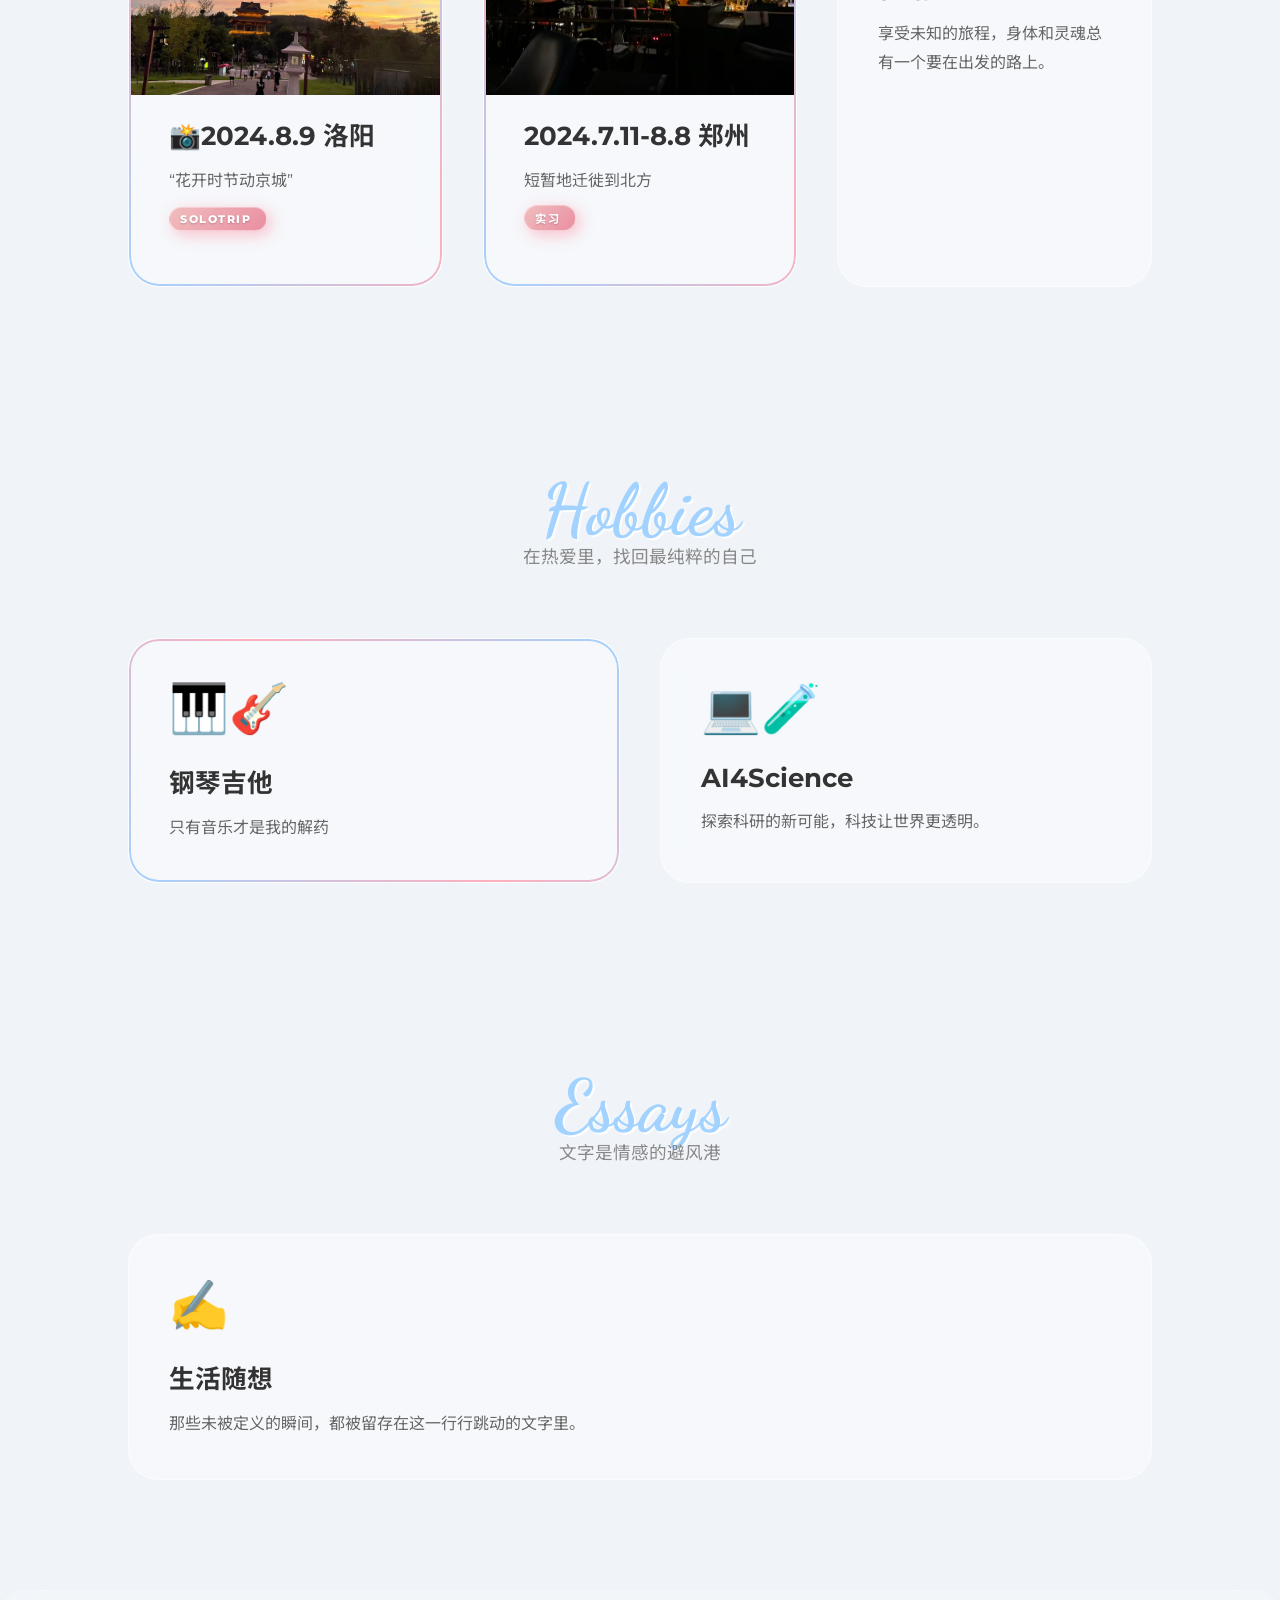
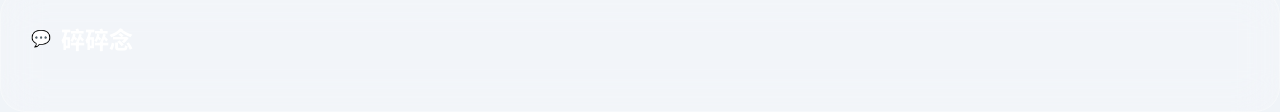
==== commit a8d7aef5: "Update index.html" ====
--- a/index.html
+++ b/index.html
@@ -655,7 +655,7 @@
 
     <script>
         twikoo.init({
-            envId: 'https://你的项目名.vercel.app', // 👈 记得换成你自己的真实域名
+            envId: 'myspace-snowy.vercel.app', // 👈 记得换成你自己的真实域名
             el: '#tcomment',
             onCommentLoaded: function () {
                 console.log('留言板已点亮');
@@ -666,4 +666,4 @@
     </script>
 </body>
 
-</html>+</html>
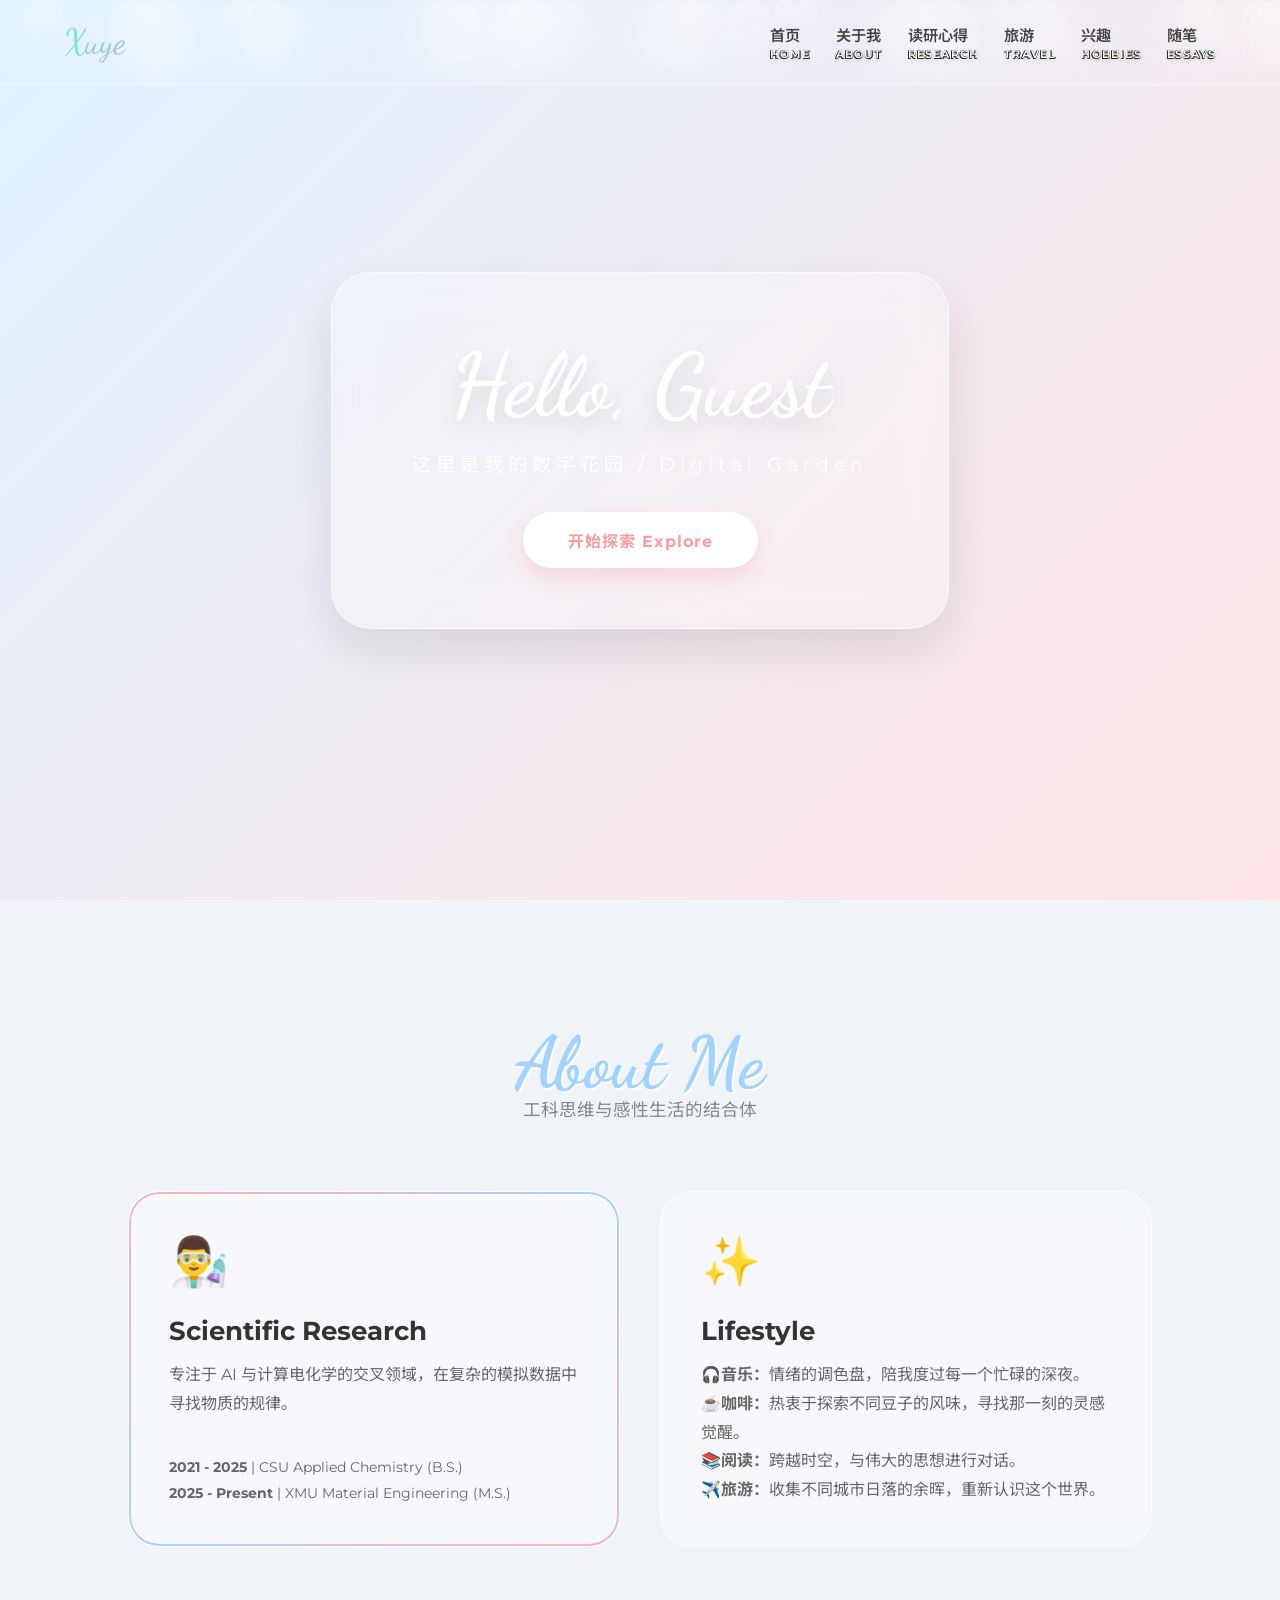
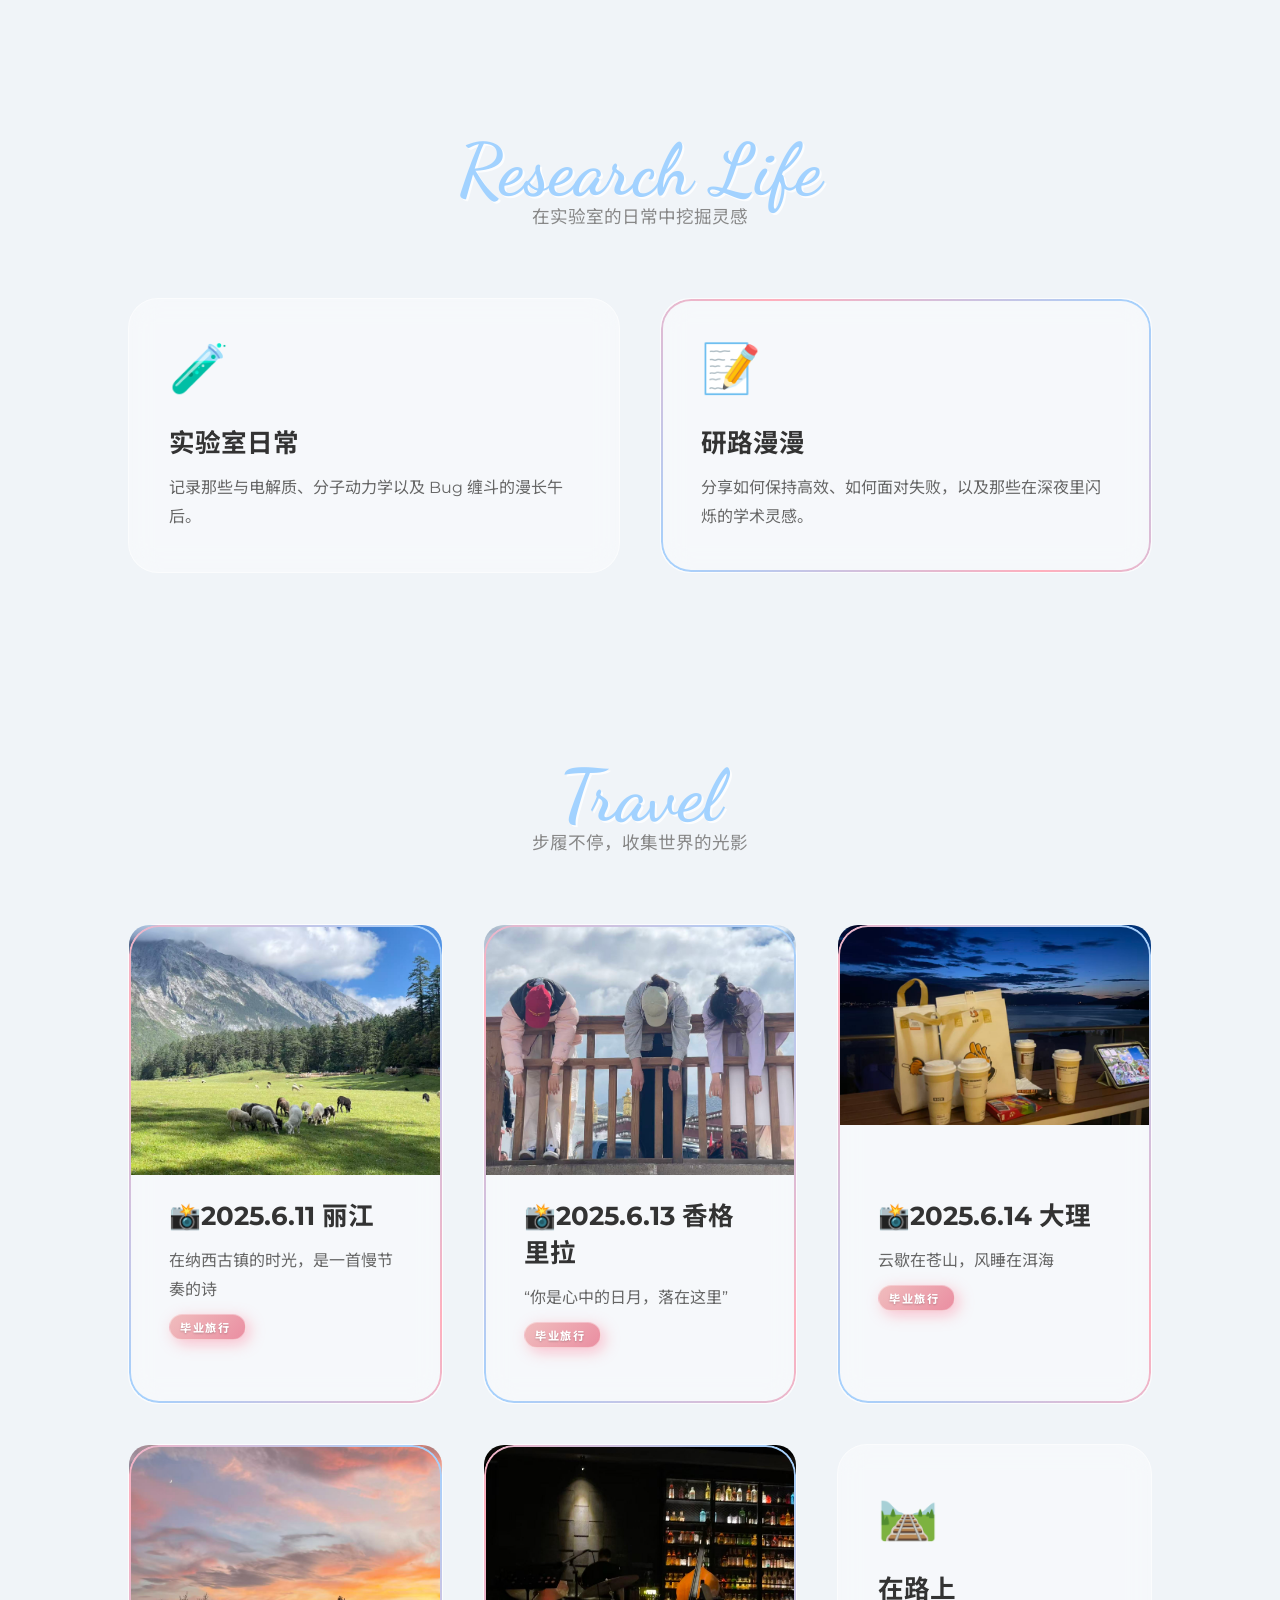
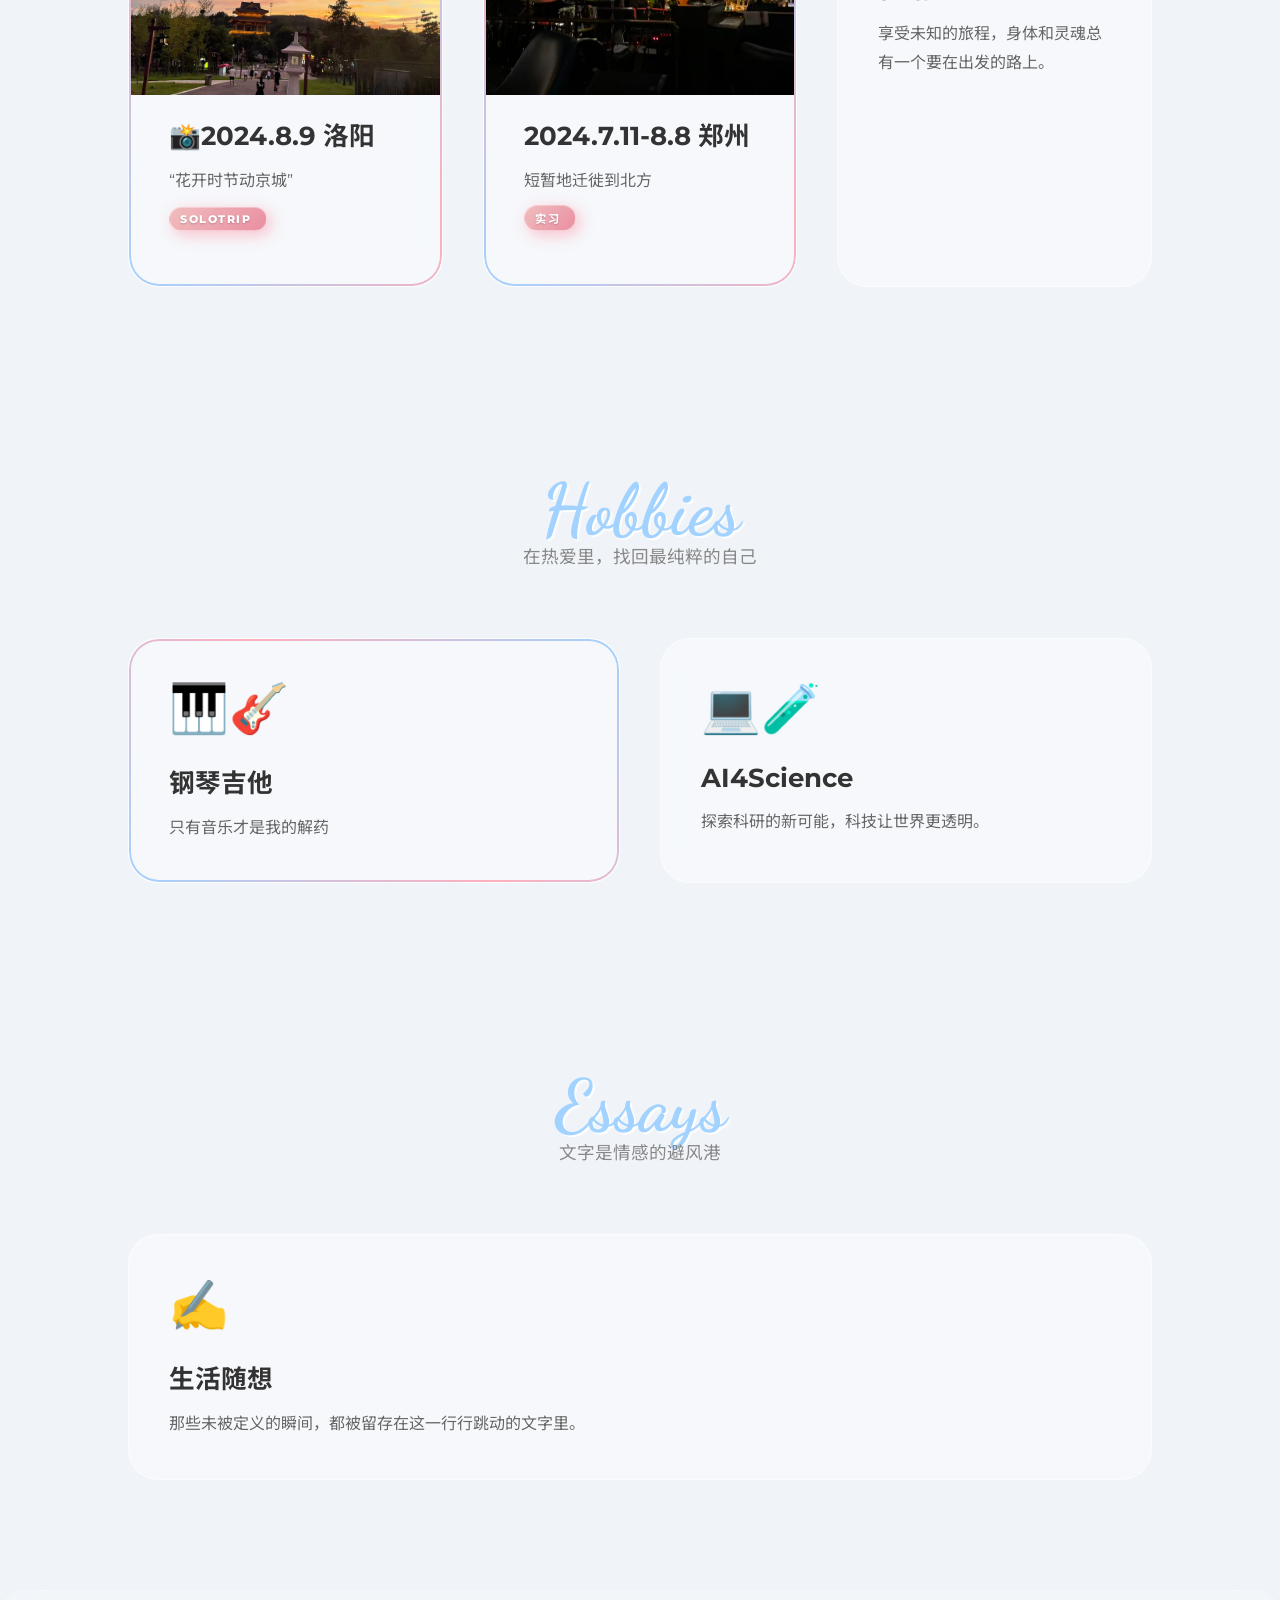
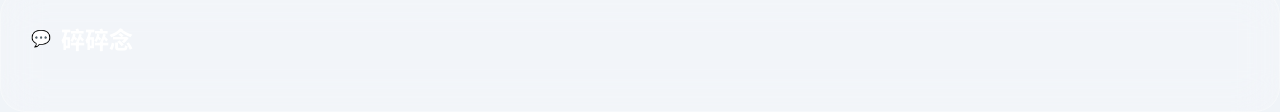
==== commit cc2d8e13: "Update index.html" ====
--- a/index.html
+++ b/index.html
@@ -655,7 +655,7 @@
 
     <script>
         twikoo.init({
-            envId: 'myspace-snowy.vercel.app', // 👈 记得换成你自己的真实域名
+            envId: 'https://myspace-snowy.vercel.app', // 👈 记得换成你自己的真实域名
             el: '#tcomment',
             onCommentLoaded: function () {
                 console.log('留言板已点亮');
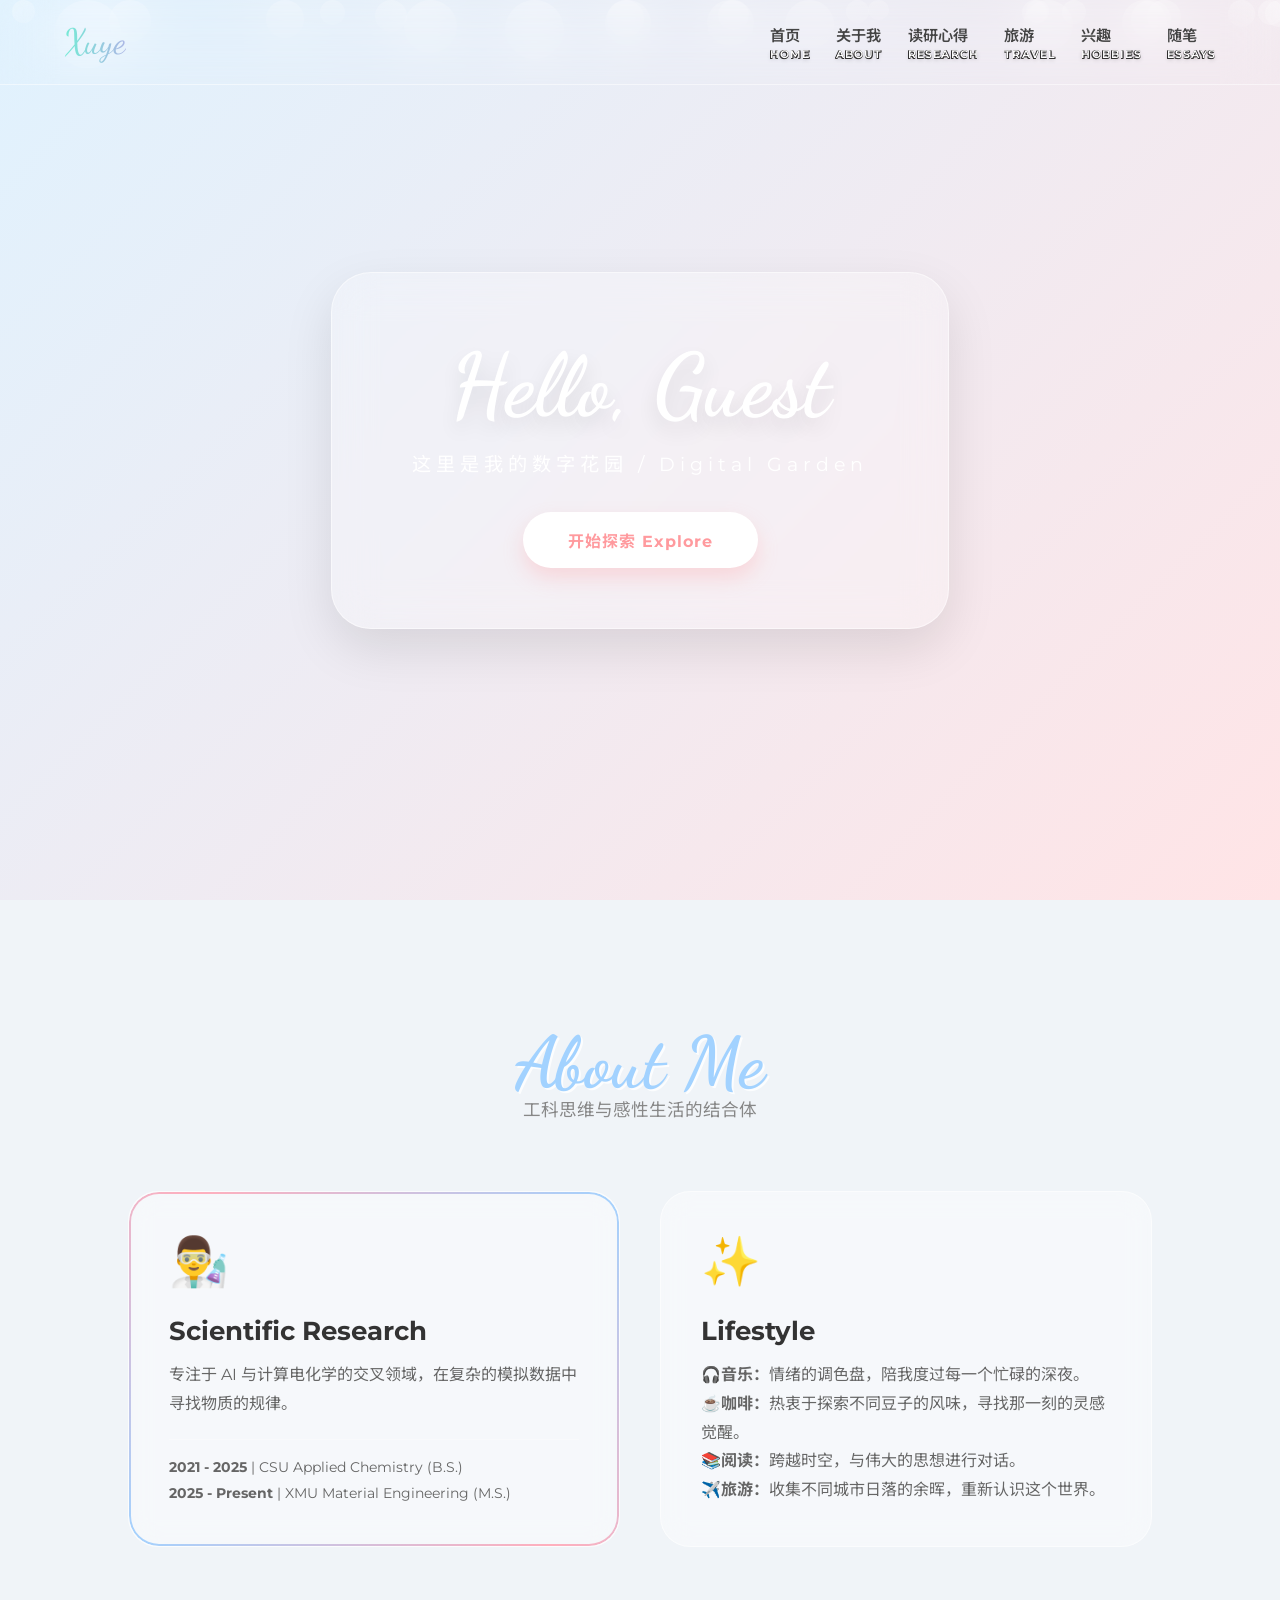
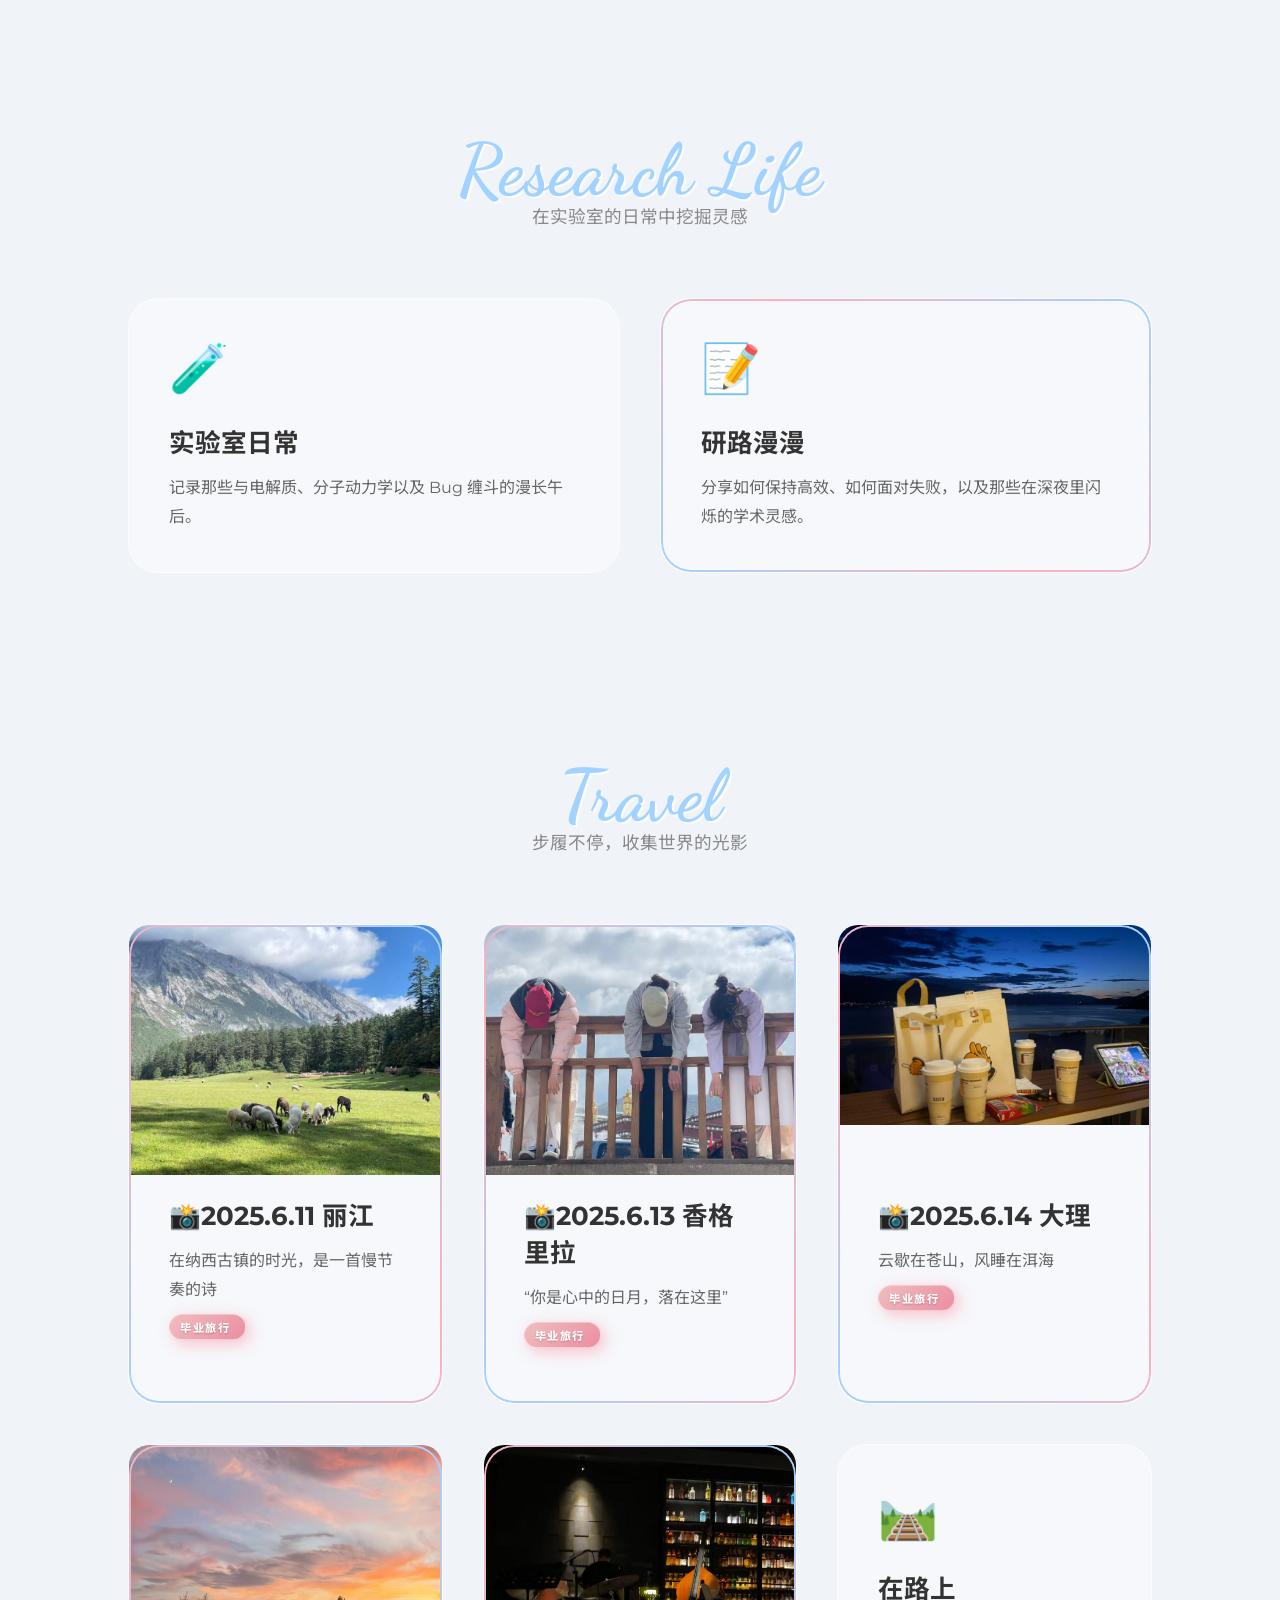
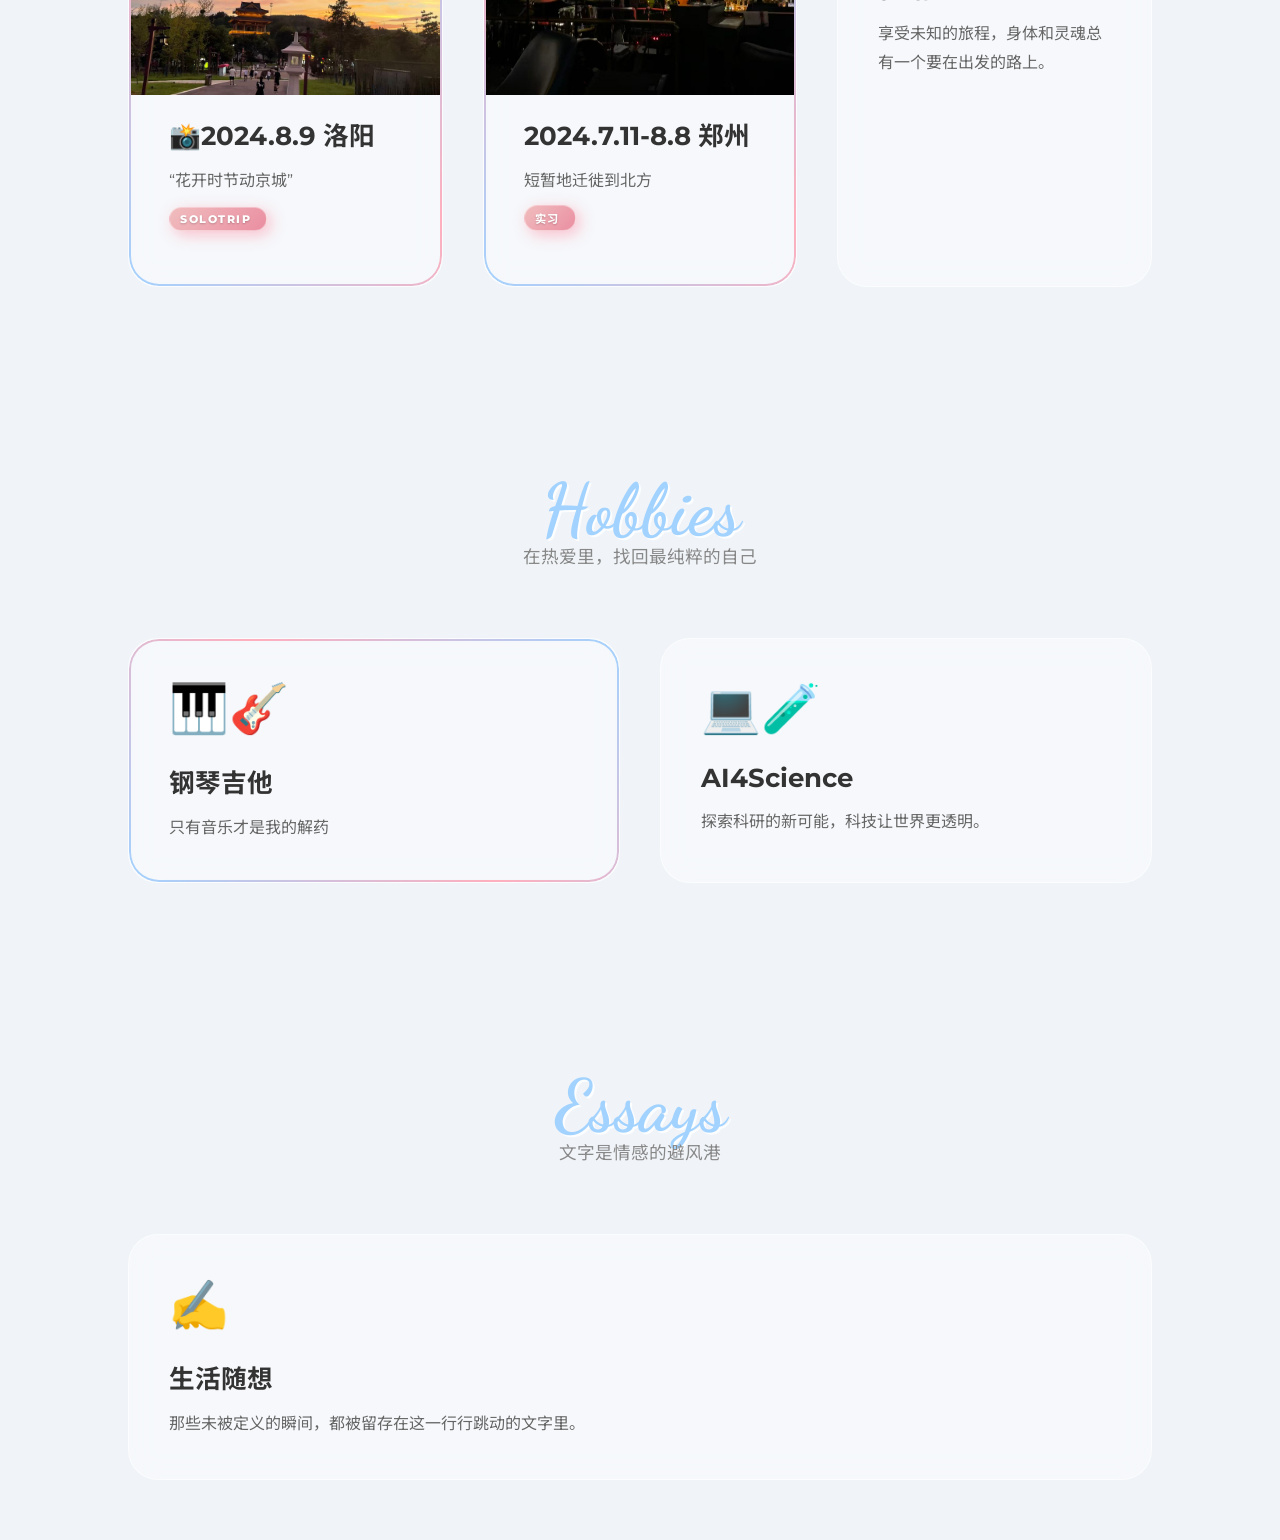
==== commit 01bfd0e0: "Update index.html" ====
--- a/index.html
+++ b/index.html
@@ -560,110 +560,6 @@
             });
         });
     </script>
-    <script src="https://cdn.staticfile.org/twikoo/1.6.32/twikoo.all.min.js"></script>
-
-    <div id="garden-comment-section">
-        <div class="comment-header">
-            <span class="comment-icon">💬</span>
-            <h3>碎碎念</h3>
-        </div>
-        <div id="tcomment"></div>
-    </div>
-
-    <style>
-        /* 使用最高层级的 ID 选择器，确保样式不外溢也不被覆盖 */
-        #garden-comment-section {
-            margin-top: 50px;
-            padding: 30px;
-            background: rgba(255, 255, 255, 0.15) !important;
-            backdrop-filter: blur(20px) !important;
-            -webkit-backdrop-filter: blur(20px) !important;
-            border: 1px solid rgba(255, 255, 255, 0.3) !important;
-            border-radius: 25px !important;
-            position: relative !important;
-            /* 关键：彻底关掉 3D，防止点击穿透 */
-            transform: none !important;
-            transform-style: flat !important;
-            perspective: none !important;
-            z-index: 999 !important;
-        }
-
-        #garden-comment-section .comment-header {
-            display: flex;
-            align-items: center;
-            gap: 10px;
-            margin-bottom: 25px;
-        }
-
-        #garden-comment-section h3 {
-            color: white !important;
-            margin: 0;
-            font-size: 1.5rem;
-        }
-
-        /* --- Twikoo 内部元素强制重置 --- */
-
-        /* 1. 强制所有输入框可点、文字可见 */
-        #tcomment .tk-input,
-        #tcomment .tk-nick,
-        #tcomment .tk-mail,
-        #tcomment .tk-link {
-            background: rgba(255, 255, 255, 0.1) !important;
-            border: 1px solid rgba(255, 255, 255, 0.2) !important;
-            color: white !important;
-            pointer-events: auto !important;
-            cursor: text !important;
-        }
-
-        /* 2. 昵称、邮箱、网址的标题文字颜色 */
-        #tcomment .tk-meta-input .tk-input-label {
-            color: rgba(255, 255, 255, 0.8) !important;
-        }
-
-        /* 3. 解决“发送”按钮和所有交互按钮 */
-        #tcomment .tk-submit,
-        #tcomment .tk-send,
-        #tcomment .tk-btn,
-        #tcomment .tk-preview {
-            background-color: #ff9a9e !important;
-            /* 你的霓虹粉 */
-            color: white !important;
-            cursor: pointer !important;
-            pointer-events: auto !important;
-            border: none !important;
-            border-radius: 12px !important;
-            transition: transform 0.2s;
-        }
-
-        #tcomment .tk-send:hover {
-            transform: scale(1.05);
-        }
-
-        /* 4. 底部状态文字（“没有评论”等） */
-        #tcomment .tk-comments-count,
-        #tcomment .tk-no-comment {
-            color: rgba(255, 255, 255, 0.6) !important;
-            text-align: center;
-        }
-
-        /* 5. 修复由于 3D 导致的点击判定偏移 */
-        #tcomment * {
-            transform: none !important;
-            pointer-events: auto !important;
-        }
-    </style>
-
-    <script>
-        twikoo.init({
-            envId: 'https://myspace-snowy.vercel.app', // 👈 记得换成你自己的真实域名
-            el: '#tcomment',
-            onCommentLoaded: function () {
-                console.log('留言板已点亮');
-                // 再次兜底检查：确保点击权限
-                document.querySelector('#tcomment').style.pointerEvents = 'auto';
-            }
-        })
-    </script>
 </body>
 
 </html>
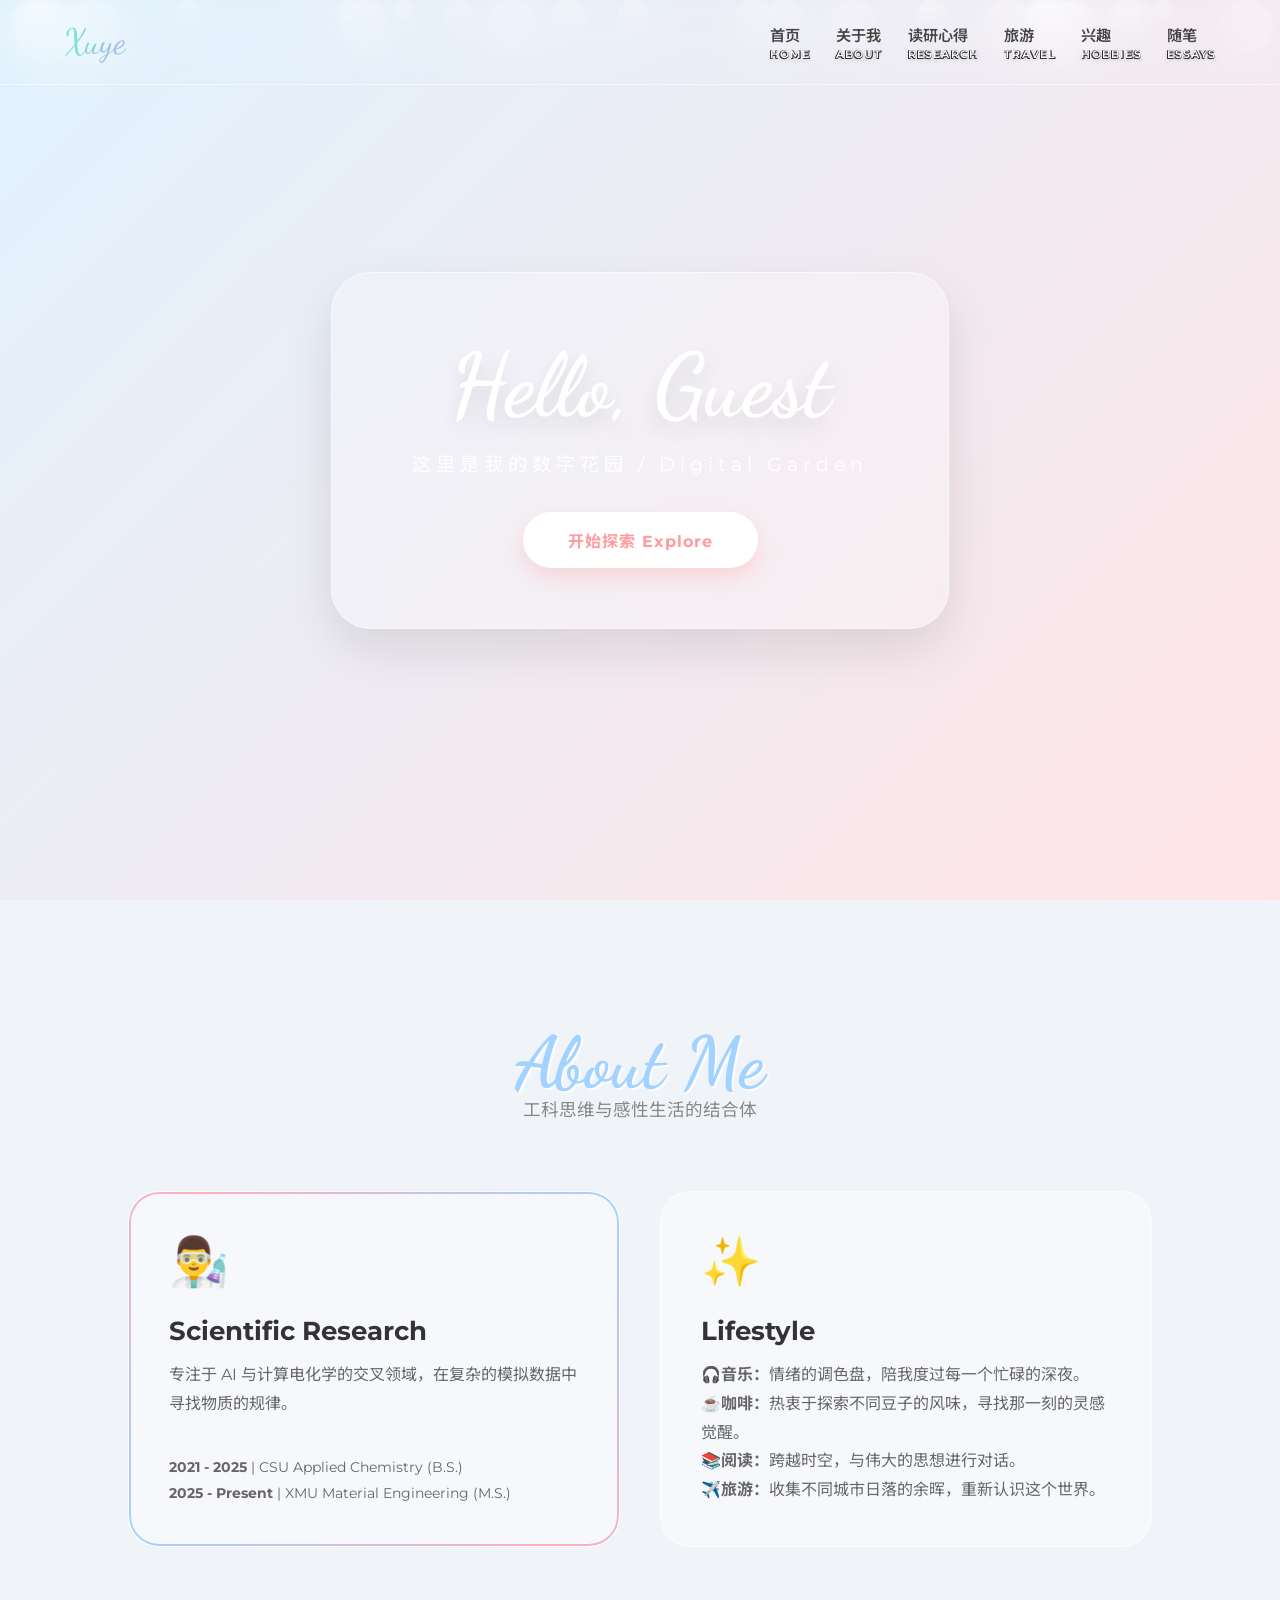
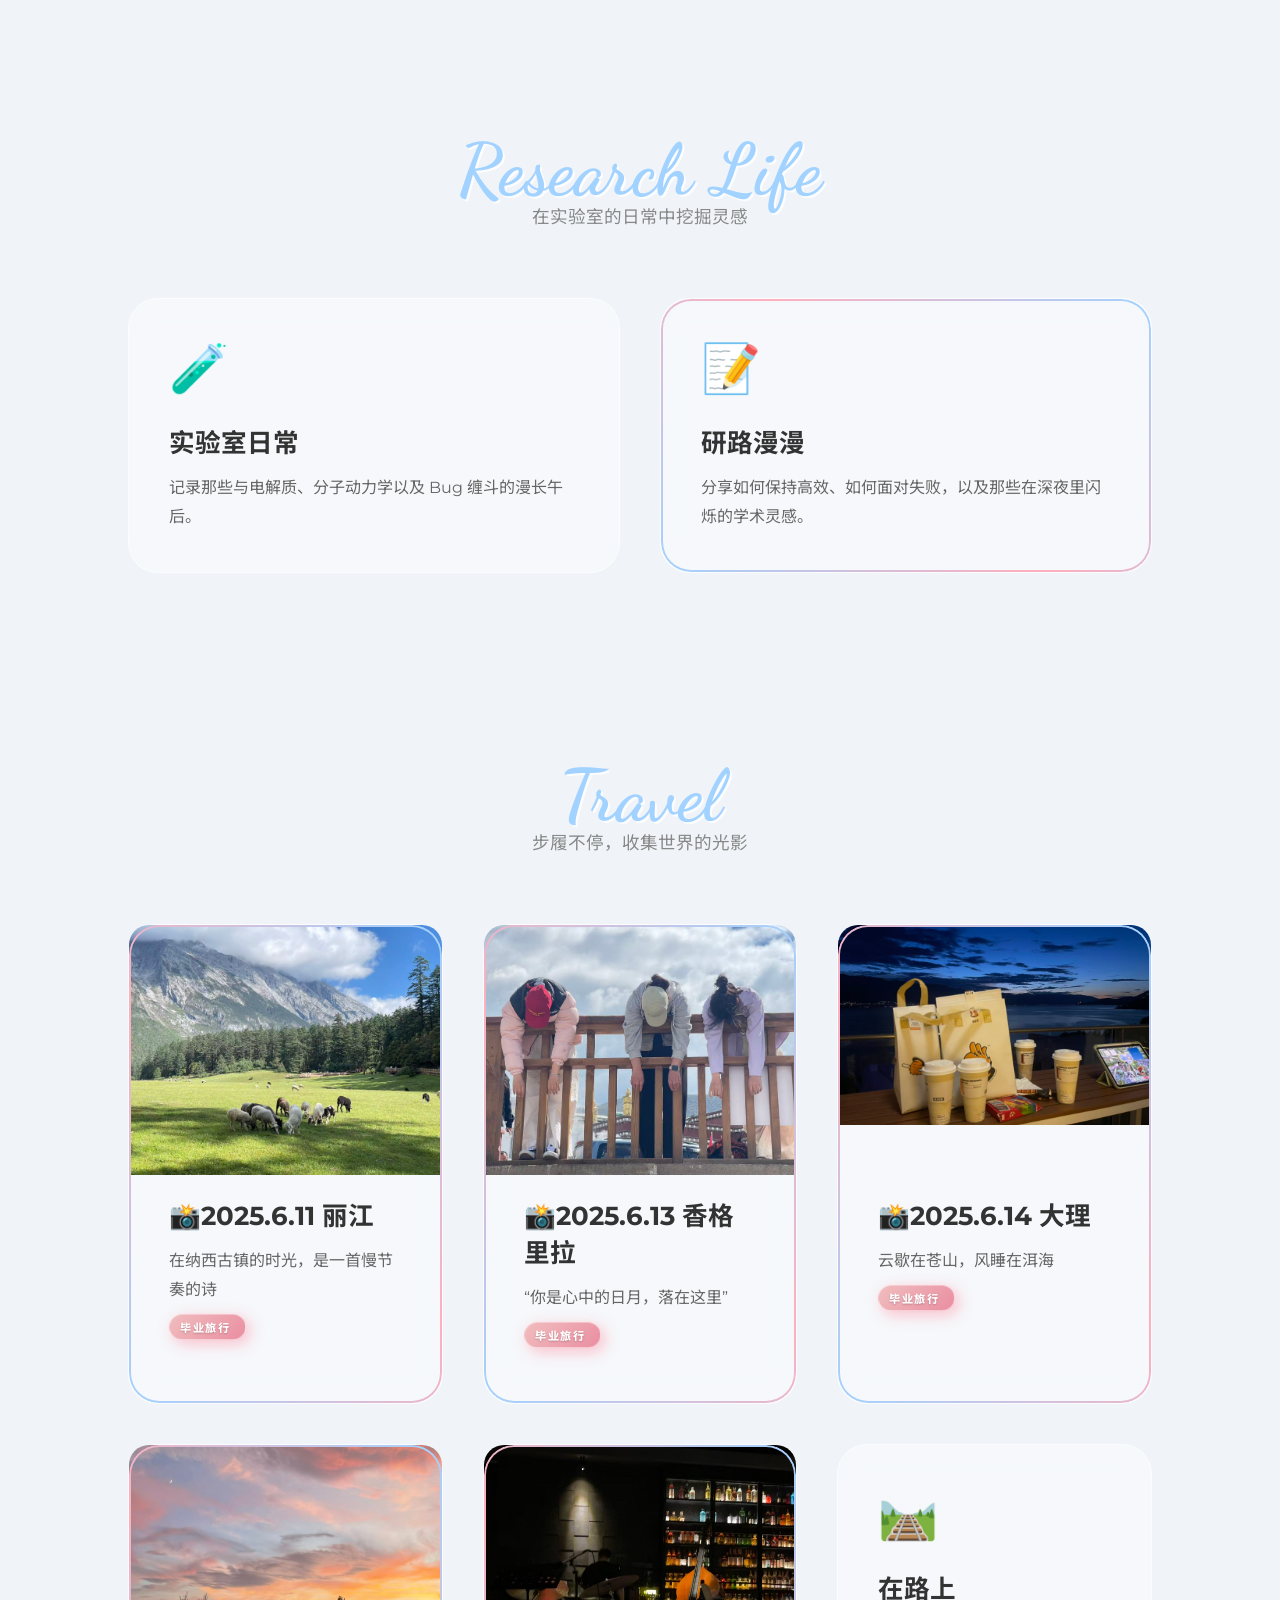
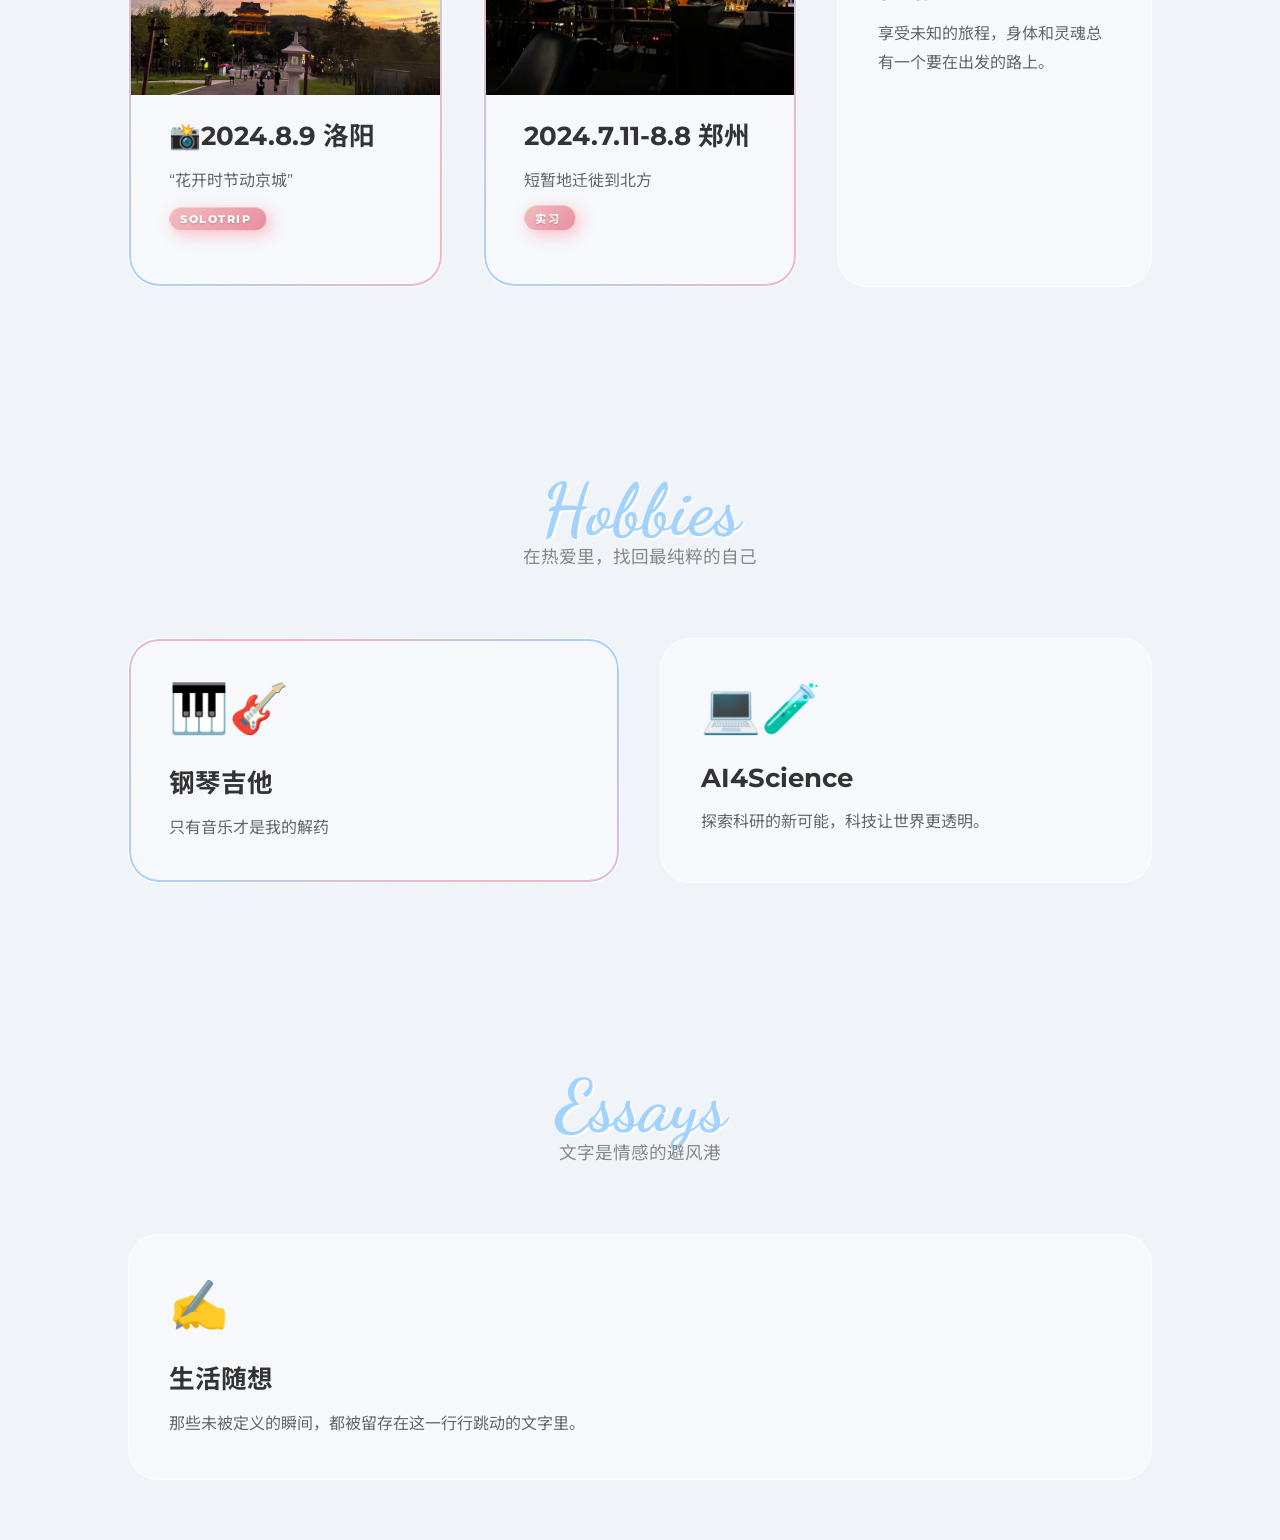
==== commit 95ece4a7: "Add files via upload" ====
--- a/index.html
+++ b/index.html
@@ -562,4 +562,4 @@
     </script>
 </body>
 
-</html>
+</html>
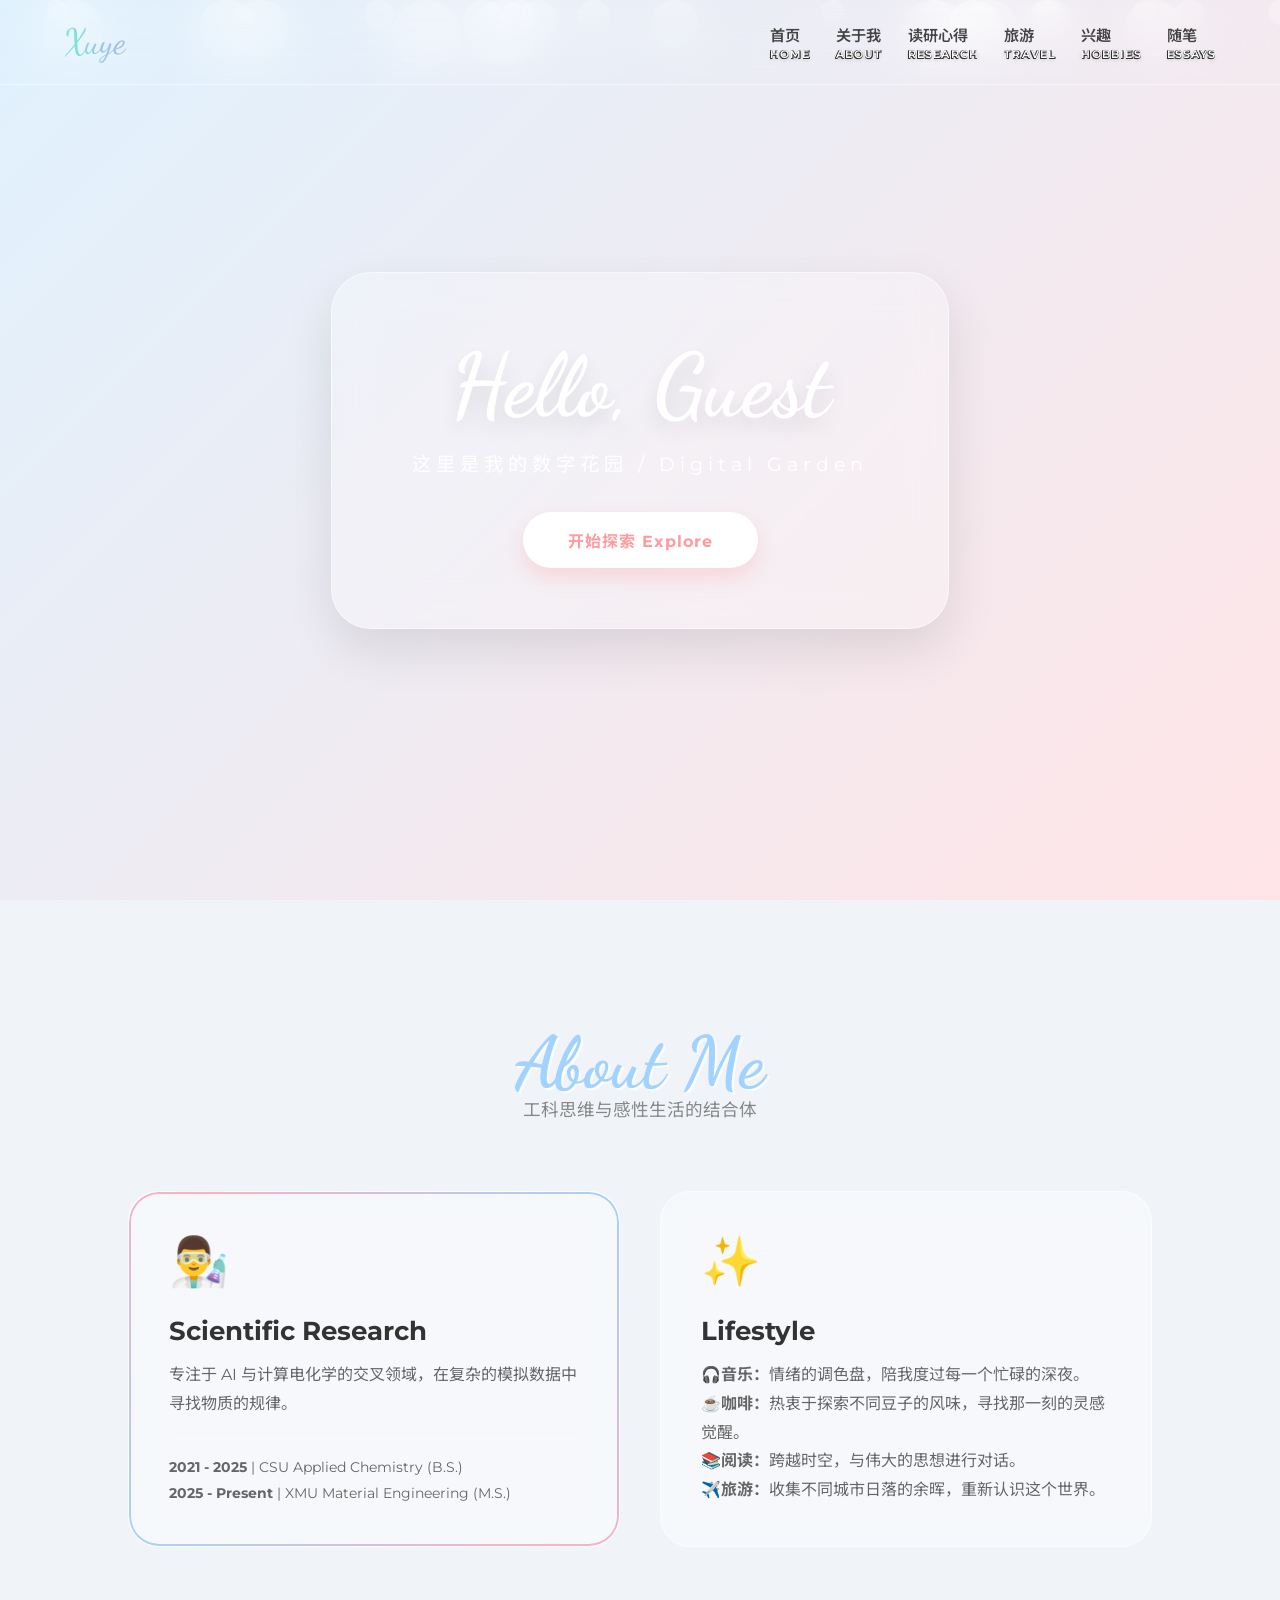
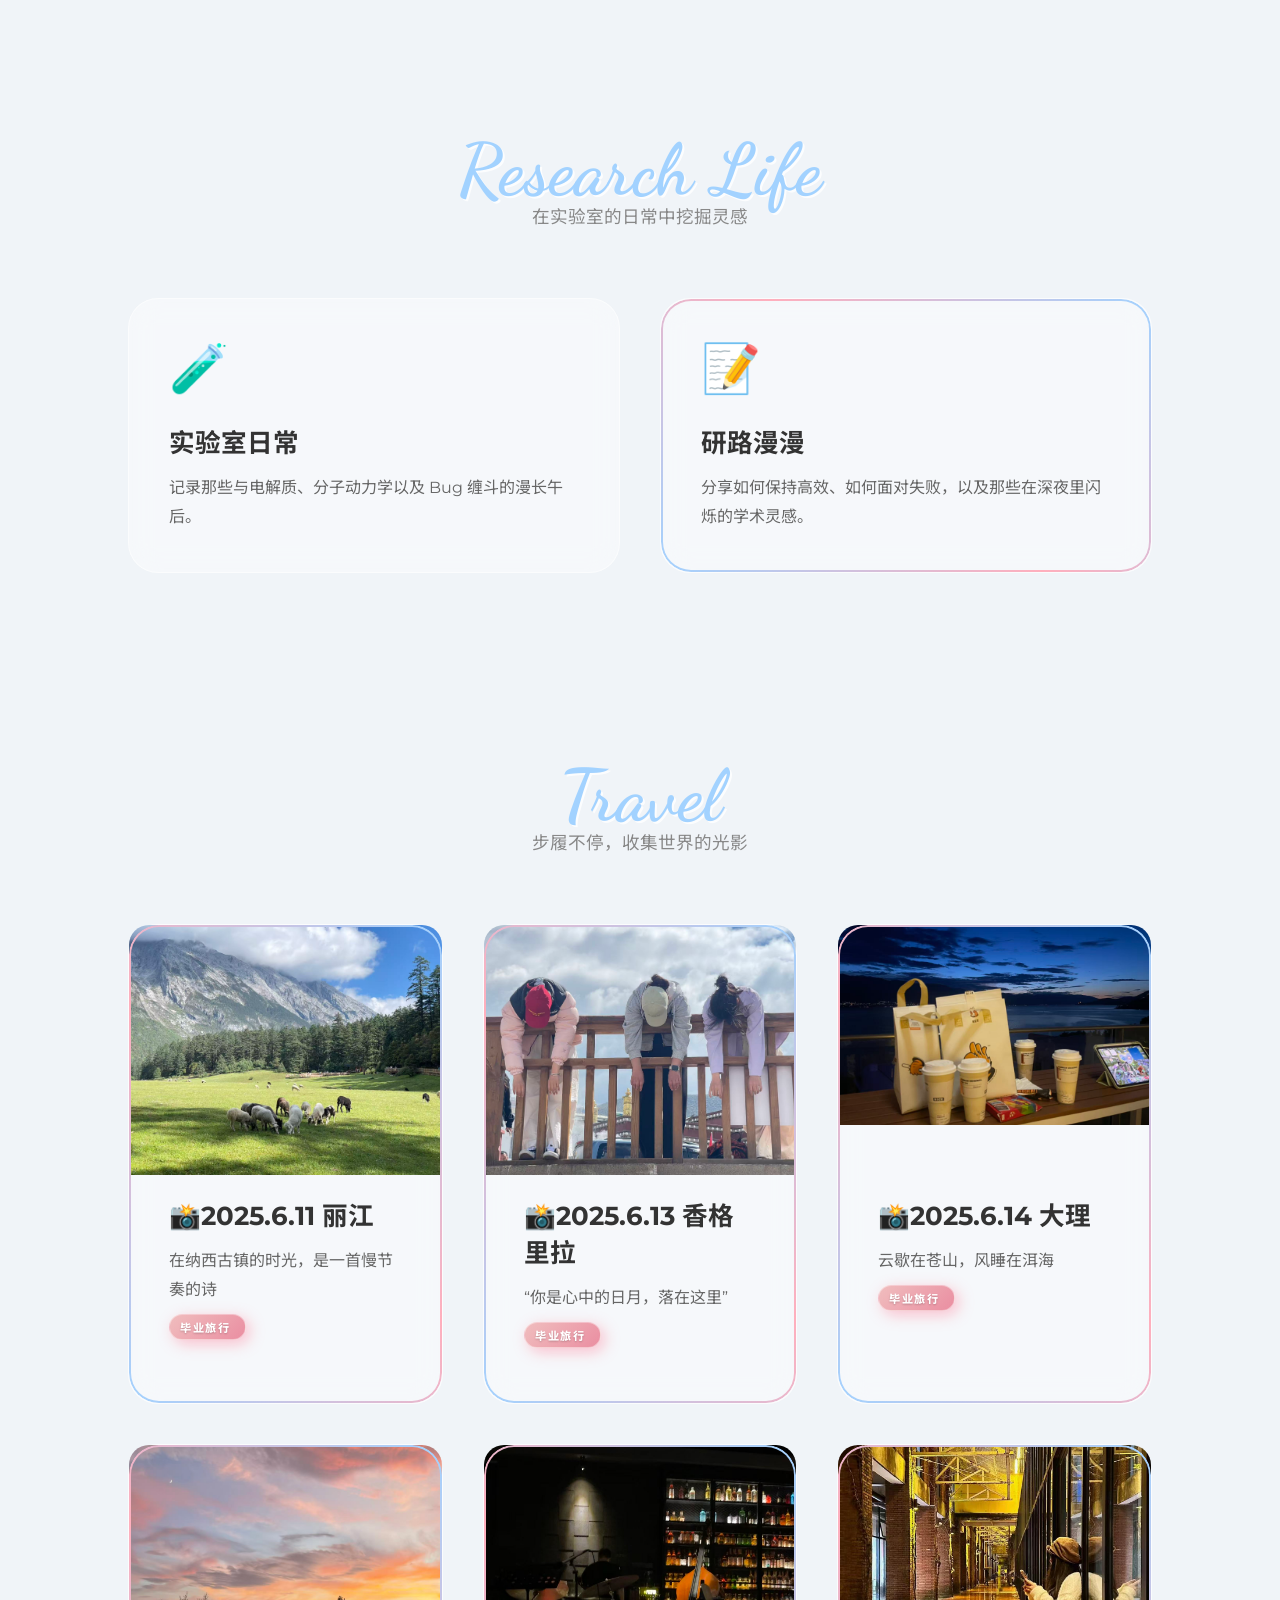
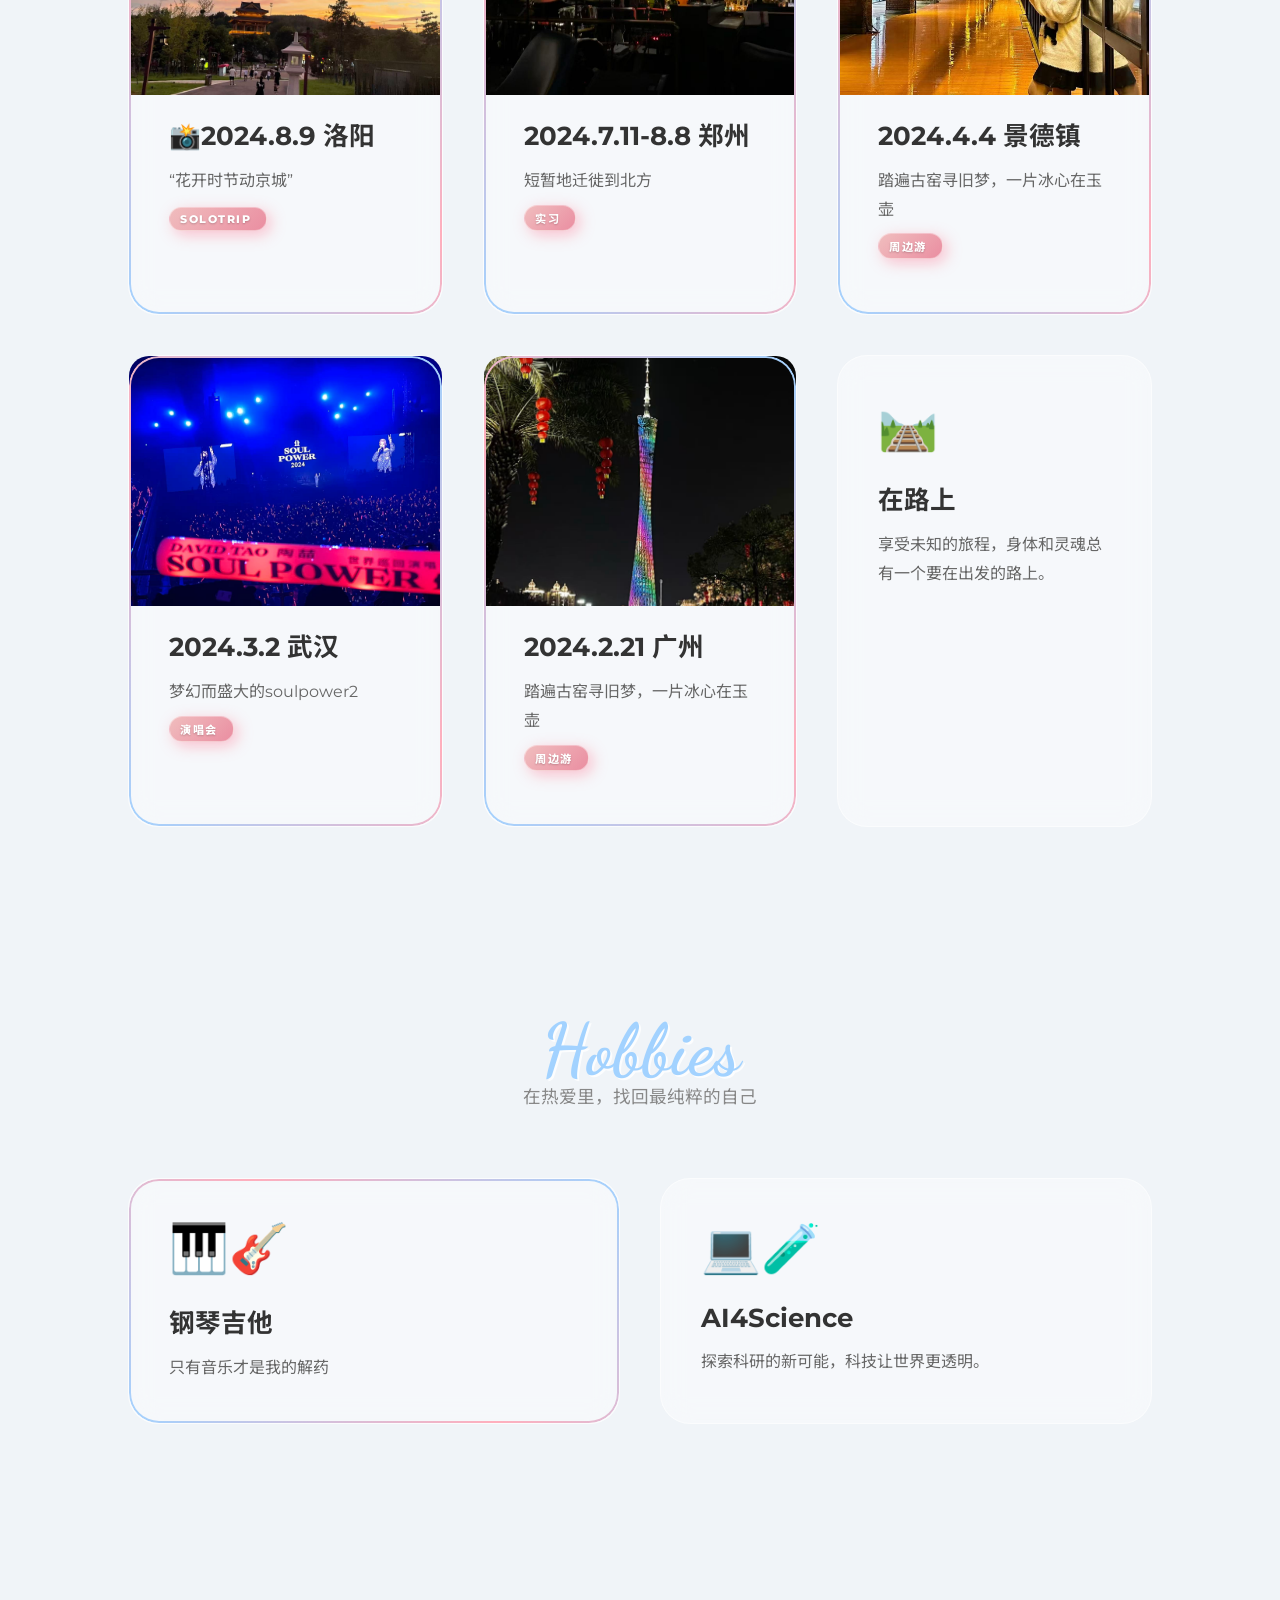
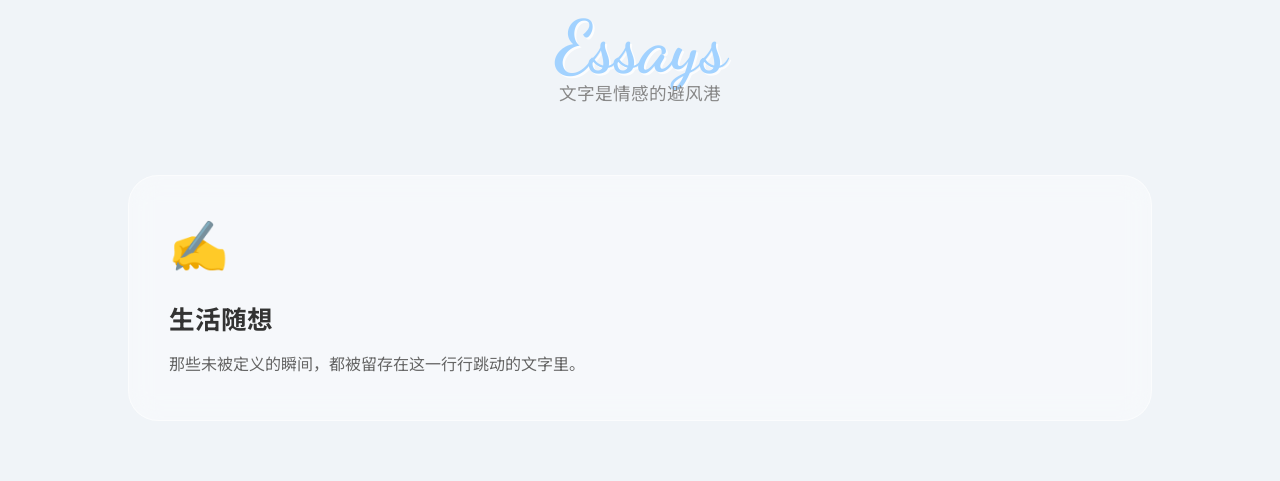
==== commit d9371c19: "Add files via upload" ====
--- a/index.html
+++ b/index.html
@@ -491,6 +491,42 @@
                 </div>
             </a>
 
+            <a href="pages/jingdezhen/jingdezhen.html" class="glass-card neon-border"
+                style="text-decoration: none; display: block; color: inherit;">
+                <div id="dali" class="card-image-wrapper">
+                    <img src="pages/jingdezhen/cover.jpg">
+                </div>
+                <div class="card-content" style="position: relative; padding-bottom: 50px;">
+                    <h3>2024.4.4 景德镇</h3>
+                    <p>踏遍古窑寻旧梦，一片冰心在玉壶</p>
+                    <span class="category-tag">周边游</span>
+                </div>
+            </a>
+
+            <a href="pages/wuhan/wuhan.html" class="glass-card neon-border"
+                style="text-decoration: none; display: block; color: inherit;">
+                <div id="dali" class="card-image-wrapper">
+                    <img src="pages/wuhan/cover.jpg">
+                </div>
+                <div class="card-content" style="position: relative; padding-bottom: 50px;">
+                    <h3>2024.3.2 武汉</h3>
+                    <p>梦幻而盛大的soulpower2</p>
+                    <span class="category-tag">演唱会</span>
+                </div>
+            </a>
+
+            <a href="pages/guangzhou/guangzhou.html" class="glass-card neon-border"
+                style="text-decoration: none; display: block; color: inherit;">
+                <div id="dali" class="card-image-wrapper">
+                    <img src="pages/guangzhou/cover.jpg">
+                </div>
+                <div class="card-content" style="position: relative; padding-bottom: 50px;">
+                    <h3>2024.2.21 广州</h3>
+                    <p>踏遍古窑寻旧梦，一片冰心在玉壶</p>
+                    <span class="category-tag">周边游</span>
+                </div>
+            </a>
+
             <div class="glass-card">
                 <span class="card-icon">🛤️</span>
                 <h3>在路上</h3>
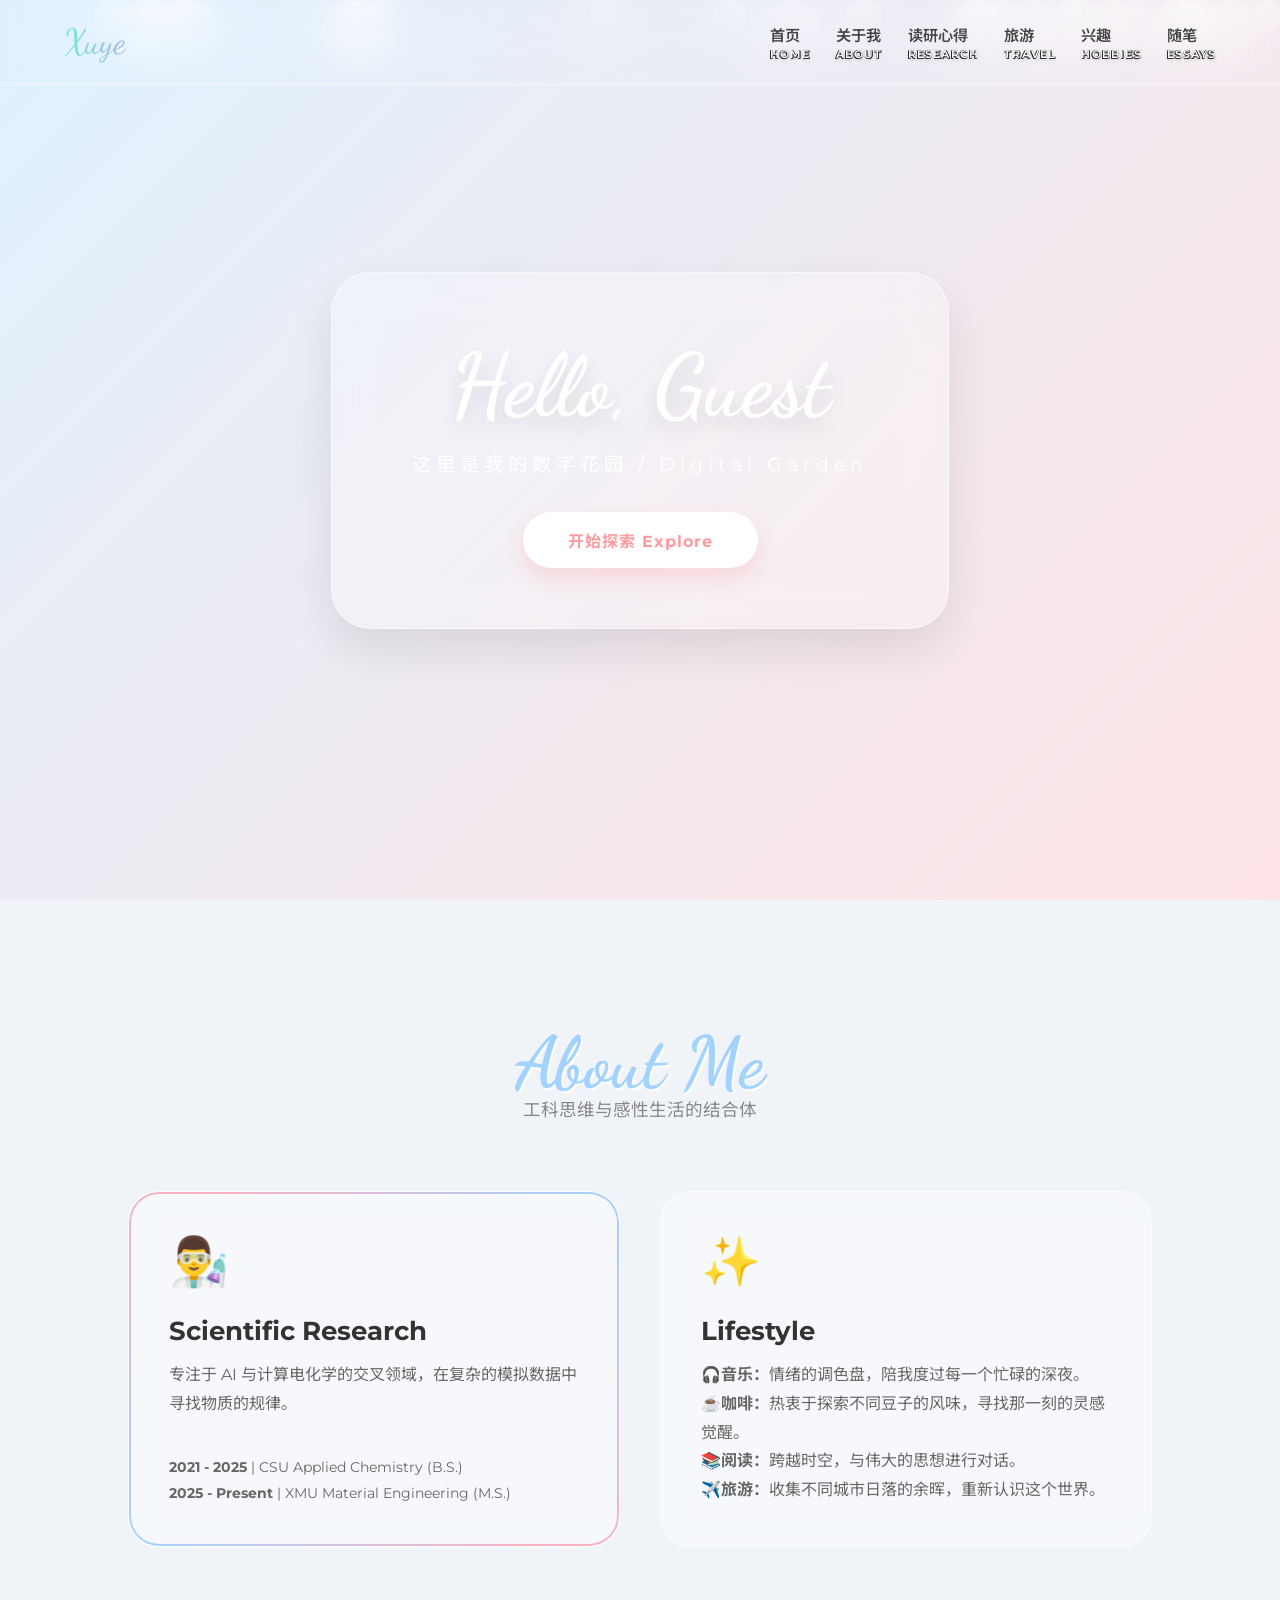
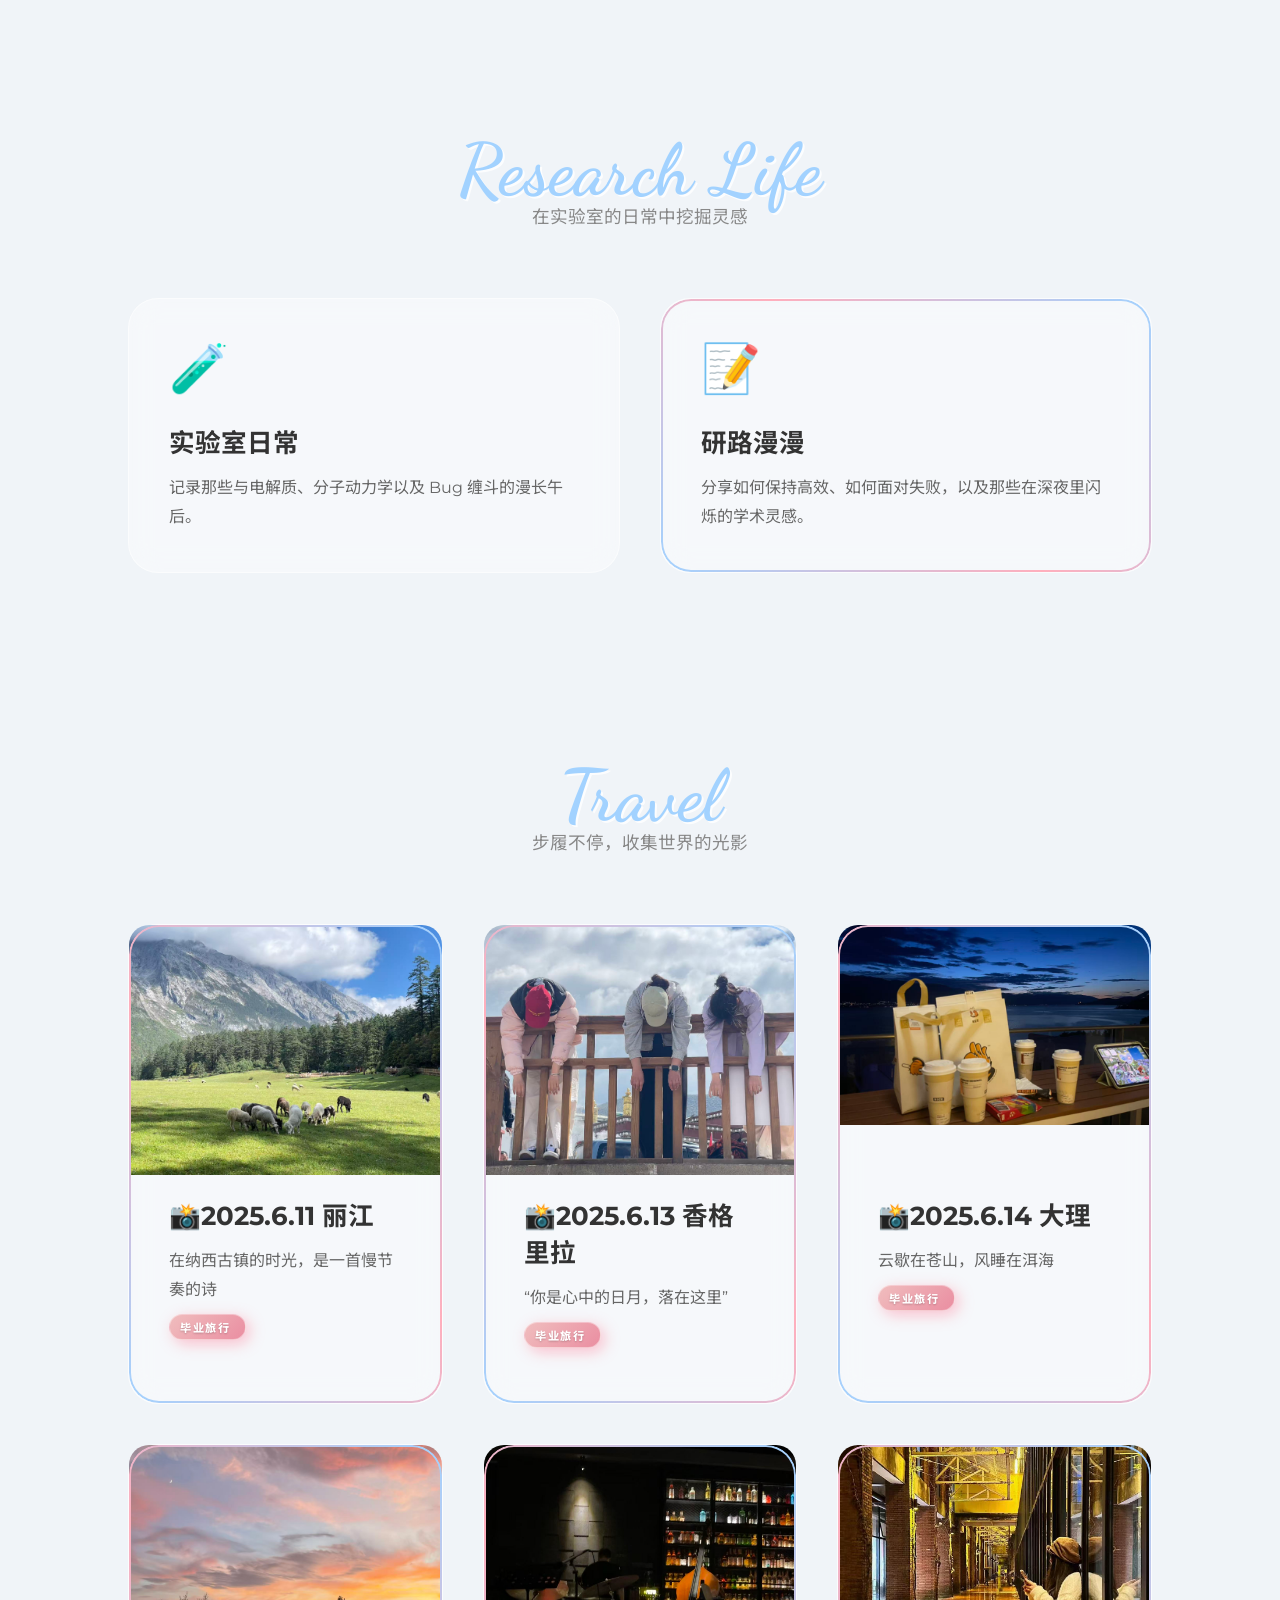
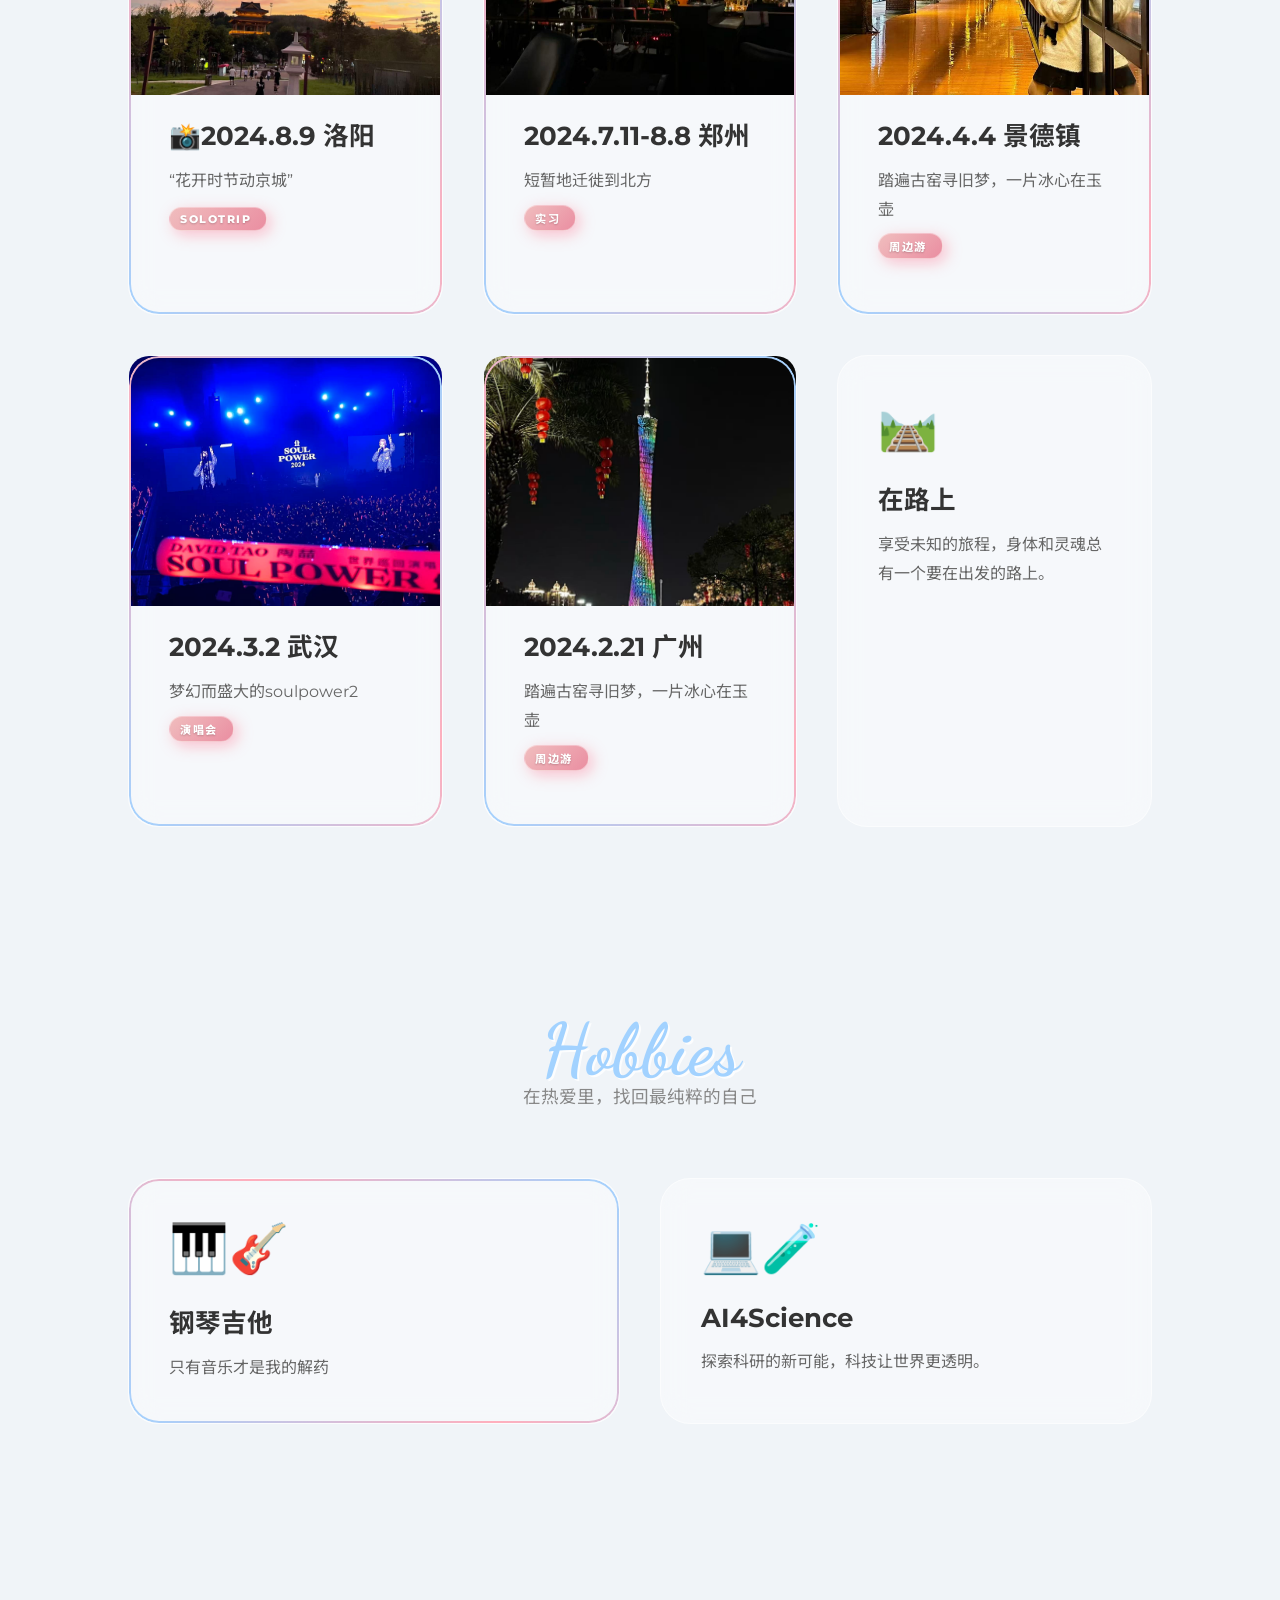
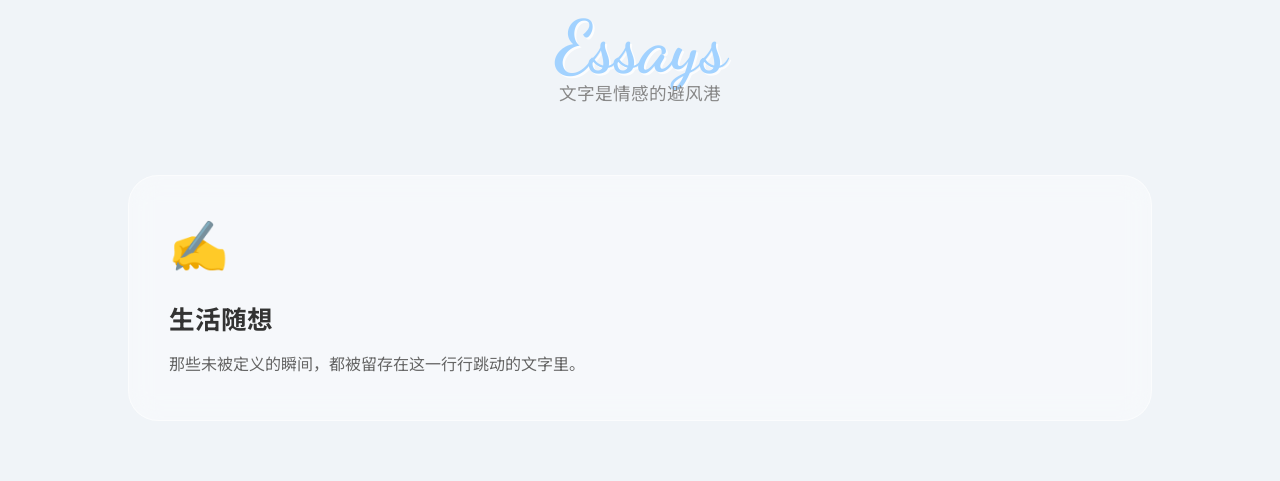
==== commit 0232a149: "Add files via upload" ====
--- a/index.html
+++ b/index.html
@@ -469,7 +469,7 @@
 
             <a href="pages/luoyang/luoyang.html" class="glass-card neon-border"
                 style="text-decoration: none; display: block; color: inherit;">
-                <div id="dali" class="card-image-wrapper">
+                <div id="luoyang" class="card-image-wrapper">
                     <img src="pages/luoyang/cover.jpg">
                 </div>
                 <div class="card-content" style="position: relative; padding-bottom: 50px;">
@@ -481,7 +481,7 @@
 
             <a href="pages/zhengzhou/zhengzhou.html" class="glass-card neon-border"
                 style="text-decoration: none; display: block; color: inherit;">
-                <div id="dali" class="card-image-wrapper">
+                <div id="zhengzhou" class="card-image-wrapper">
                     <img src="pages/zhengzhou/cover.jpg">
                 </div>
                 <div class="card-content" style="position: relative; padding-bottom: 50px;">
@@ -493,7 +493,7 @@
 
             <a href="pages/jingdezhen/jingdezhen.html" class="glass-card neon-border"
                 style="text-decoration: none; display: block; color: inherit;">
-                <div id="dali" class="card-image-wrapper">
+                <div id="jingdezhen" class="card-image-wrapper">
                     <img src="pages/jingdezhen/cover.jpg">
                 </div>
                 <div class="card-content" style="position: relative; padding-bottom: 50px;">
@@ -505,7 +505,7 @@
 
             <a href="pages/wuhan/wuhan.html" class="glass-card neon-border"
                 style="text-decoration: none; display: block; color: inherit;">
-                <div id="dali" class="card-image-wrapper">
+                <div id="wuhan" class="card-image-wrapper">
                     <img src="pages/wuhan/cover.jpg">
                 </div>
                 <div class="card-content" style="position: relative; padding-bottom: 50px;">
@@ -517,7 +517,7 @@
 
             <a href="pages/guangzhou/guangzhou.html" class="glass-card neon-border"
                 style="text-decoration: none; display: block; color: inherit;">
-                <div id="dali" class="card-image-wrapper">
+                <div id="guangzhou" class="card-image-wrapper">
                     <img src="pages/guangzhou/cover.jpg">
                 </div>
                 <div class="card-content" style="position: relative; padding-bottom: 50px;">
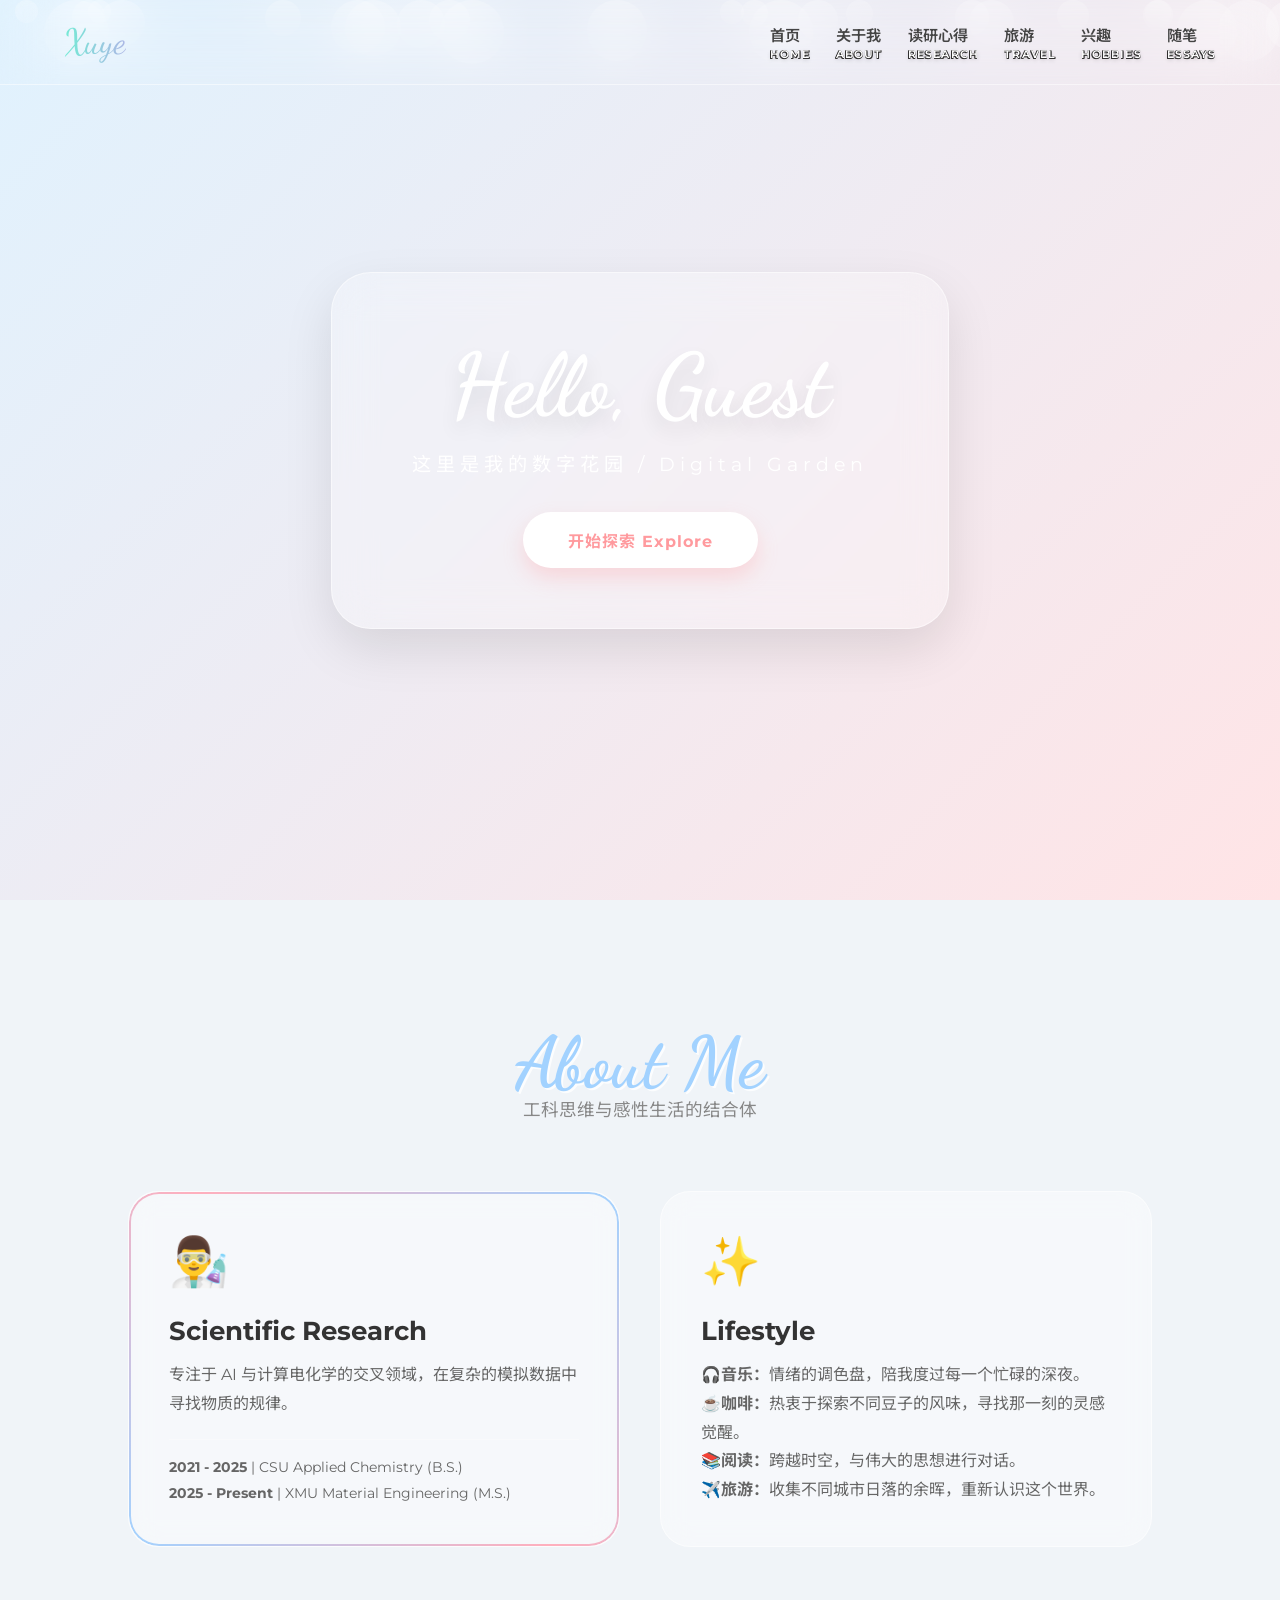
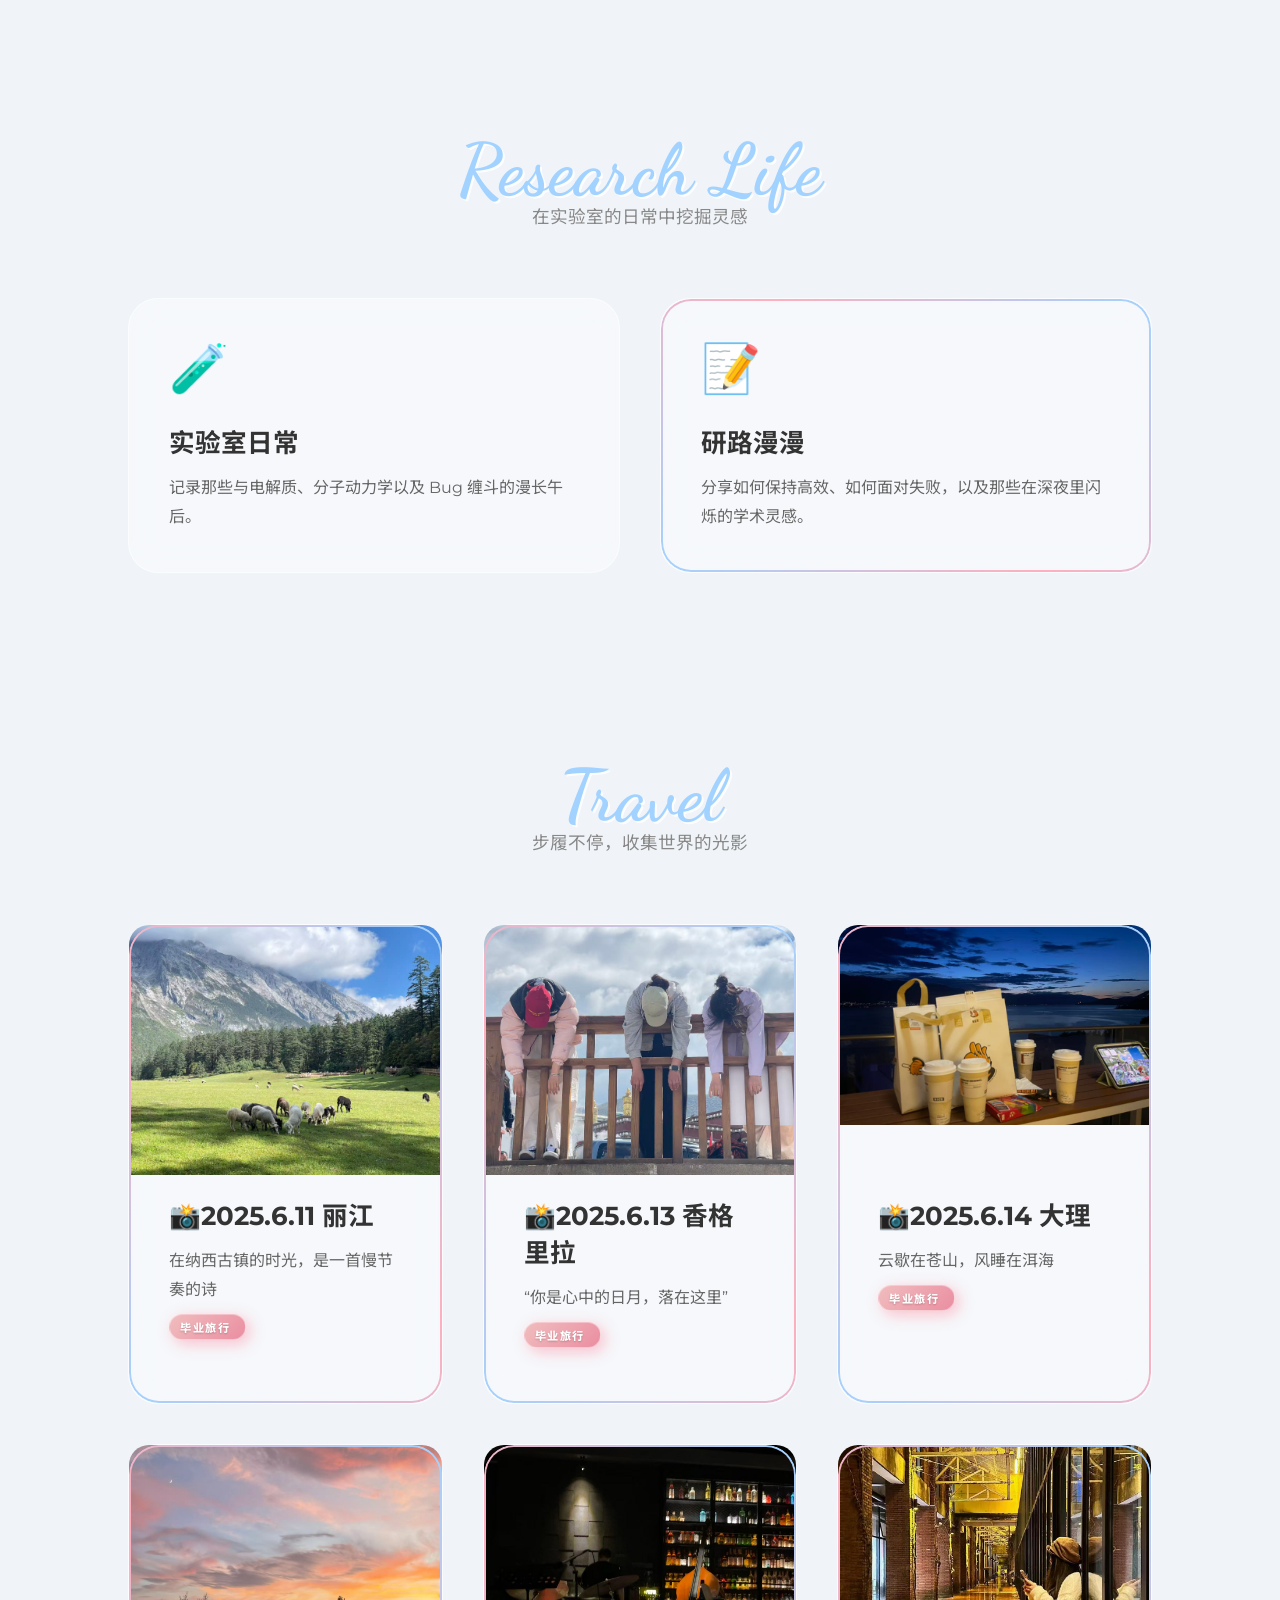
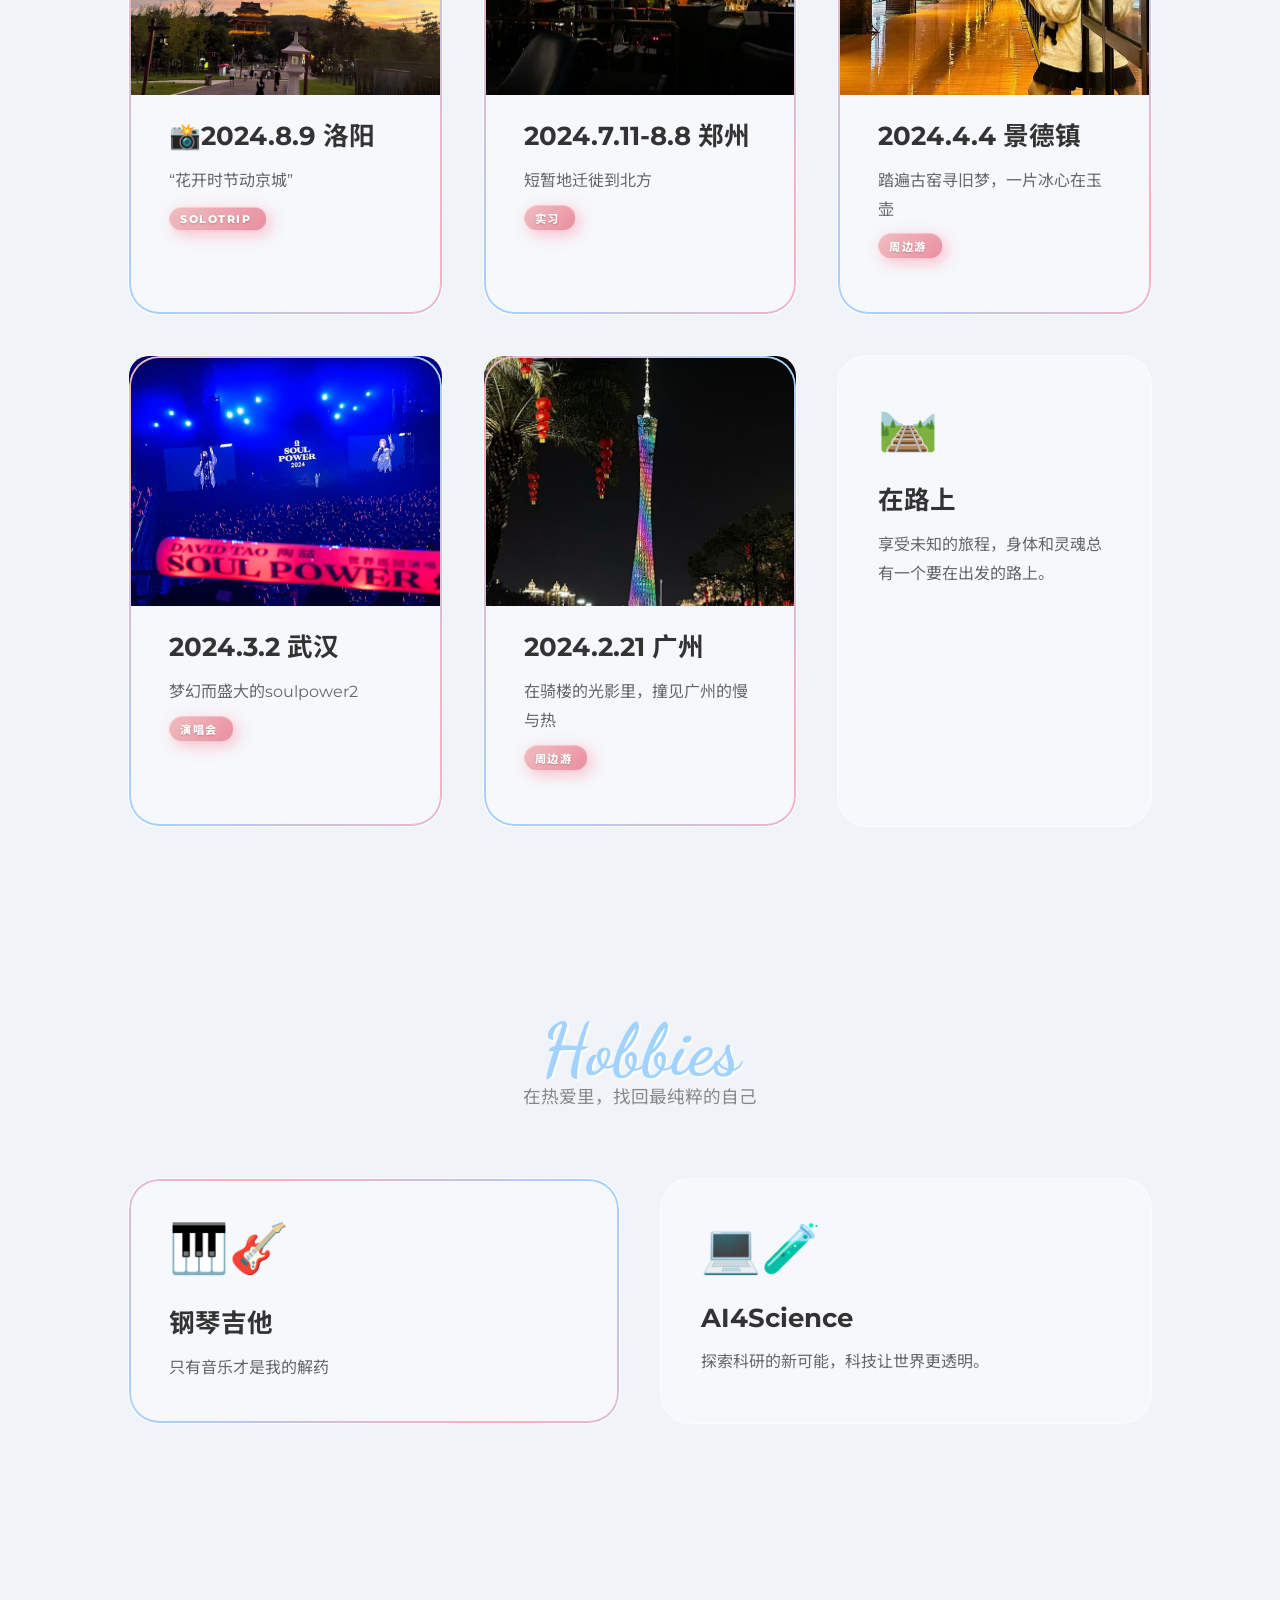
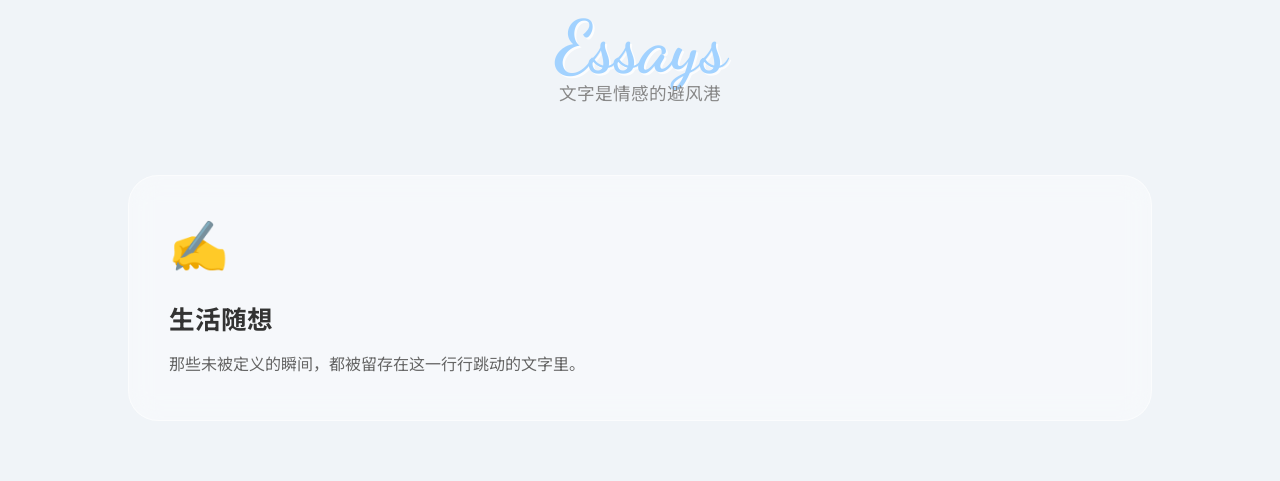
==== commit d6a370ca: "Update index.html" ====
--- a/index.html
+++ b/index.html
@@ -522,7 +522,7 @@
                 </div>
                 <div class="card-content" style="position: relative; padding-bottom: 50px;">
                     <h3>2024.2.21 广州</h3>
-                    <p>踏遍古窑寻旧梦，一片冰心在玉壶</p>
+                    <p>在骑楼的光影里，撞见广州的慢与热</p>
                     <span class="category-tag">周边游</span>
                 </div>
             </a>
@@ -598,4 +598,4 @@
     </script>
 </body>
 
-</html>+</html>
